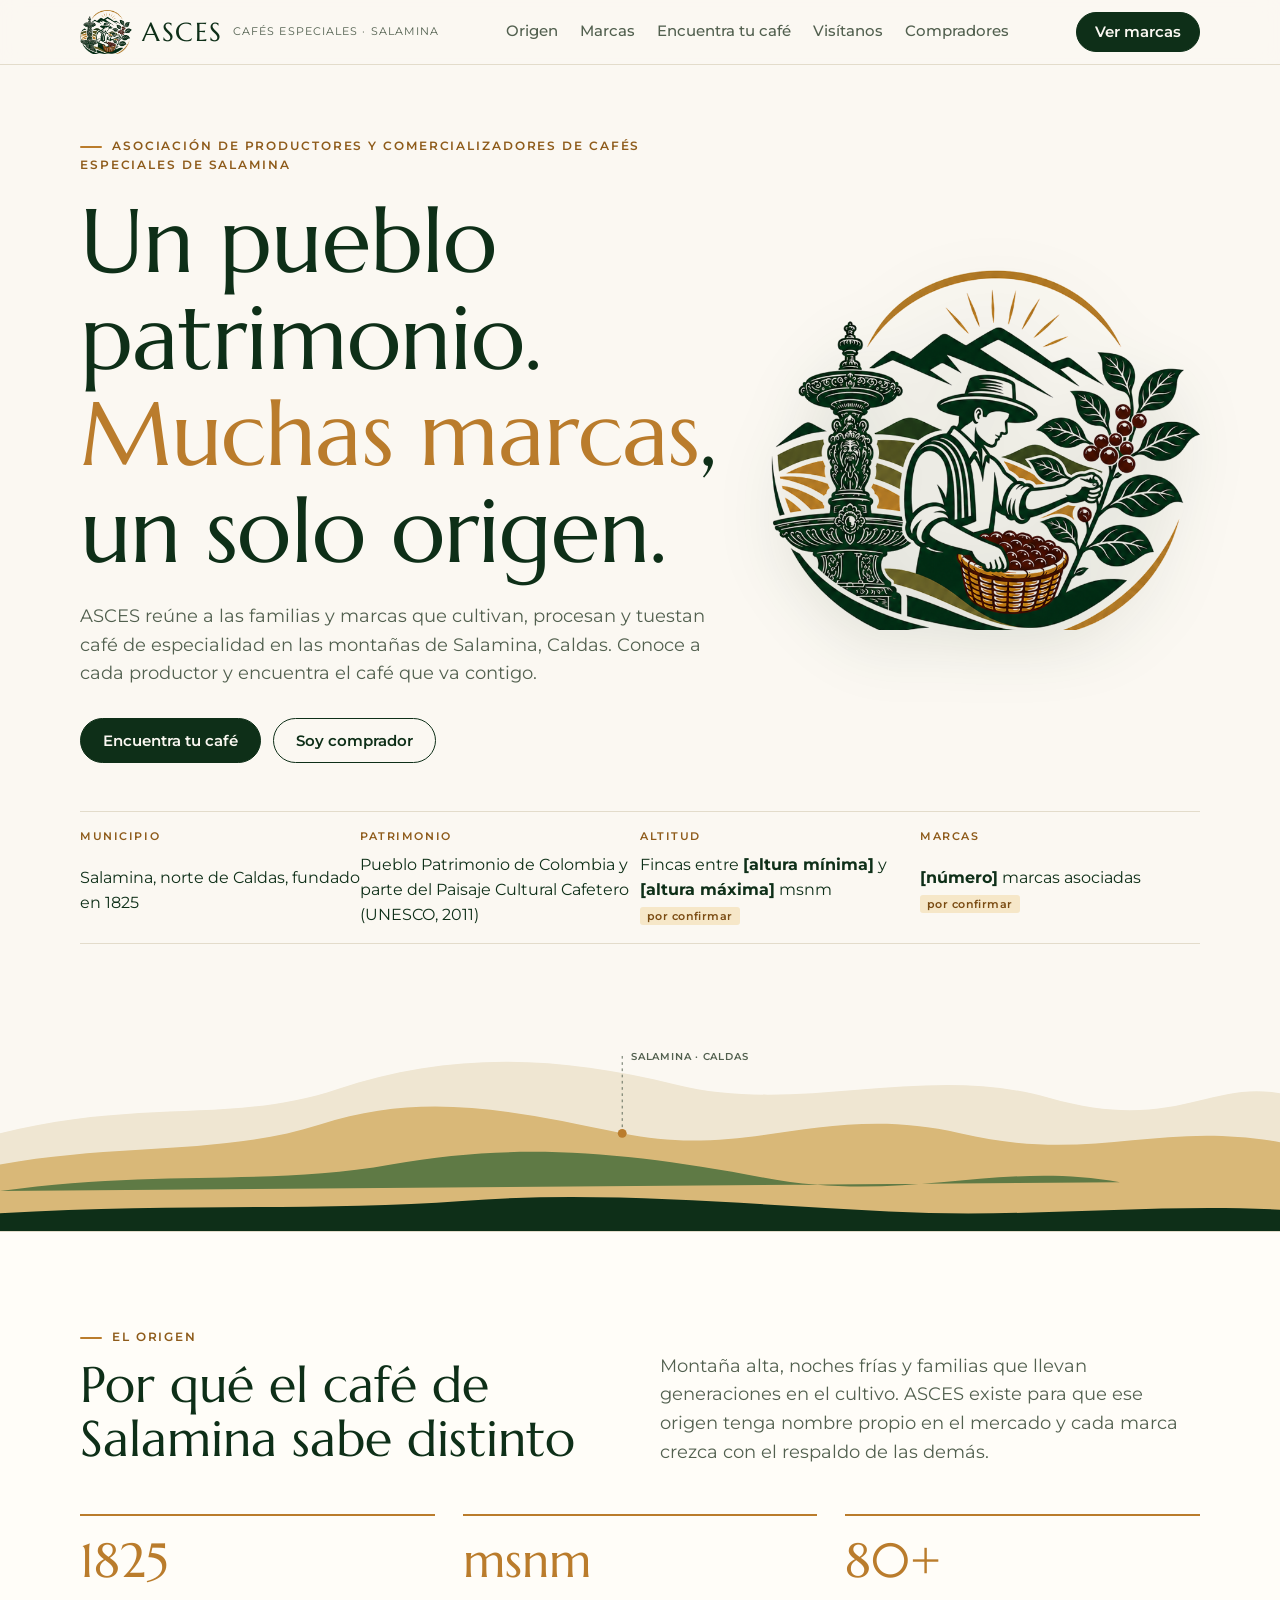
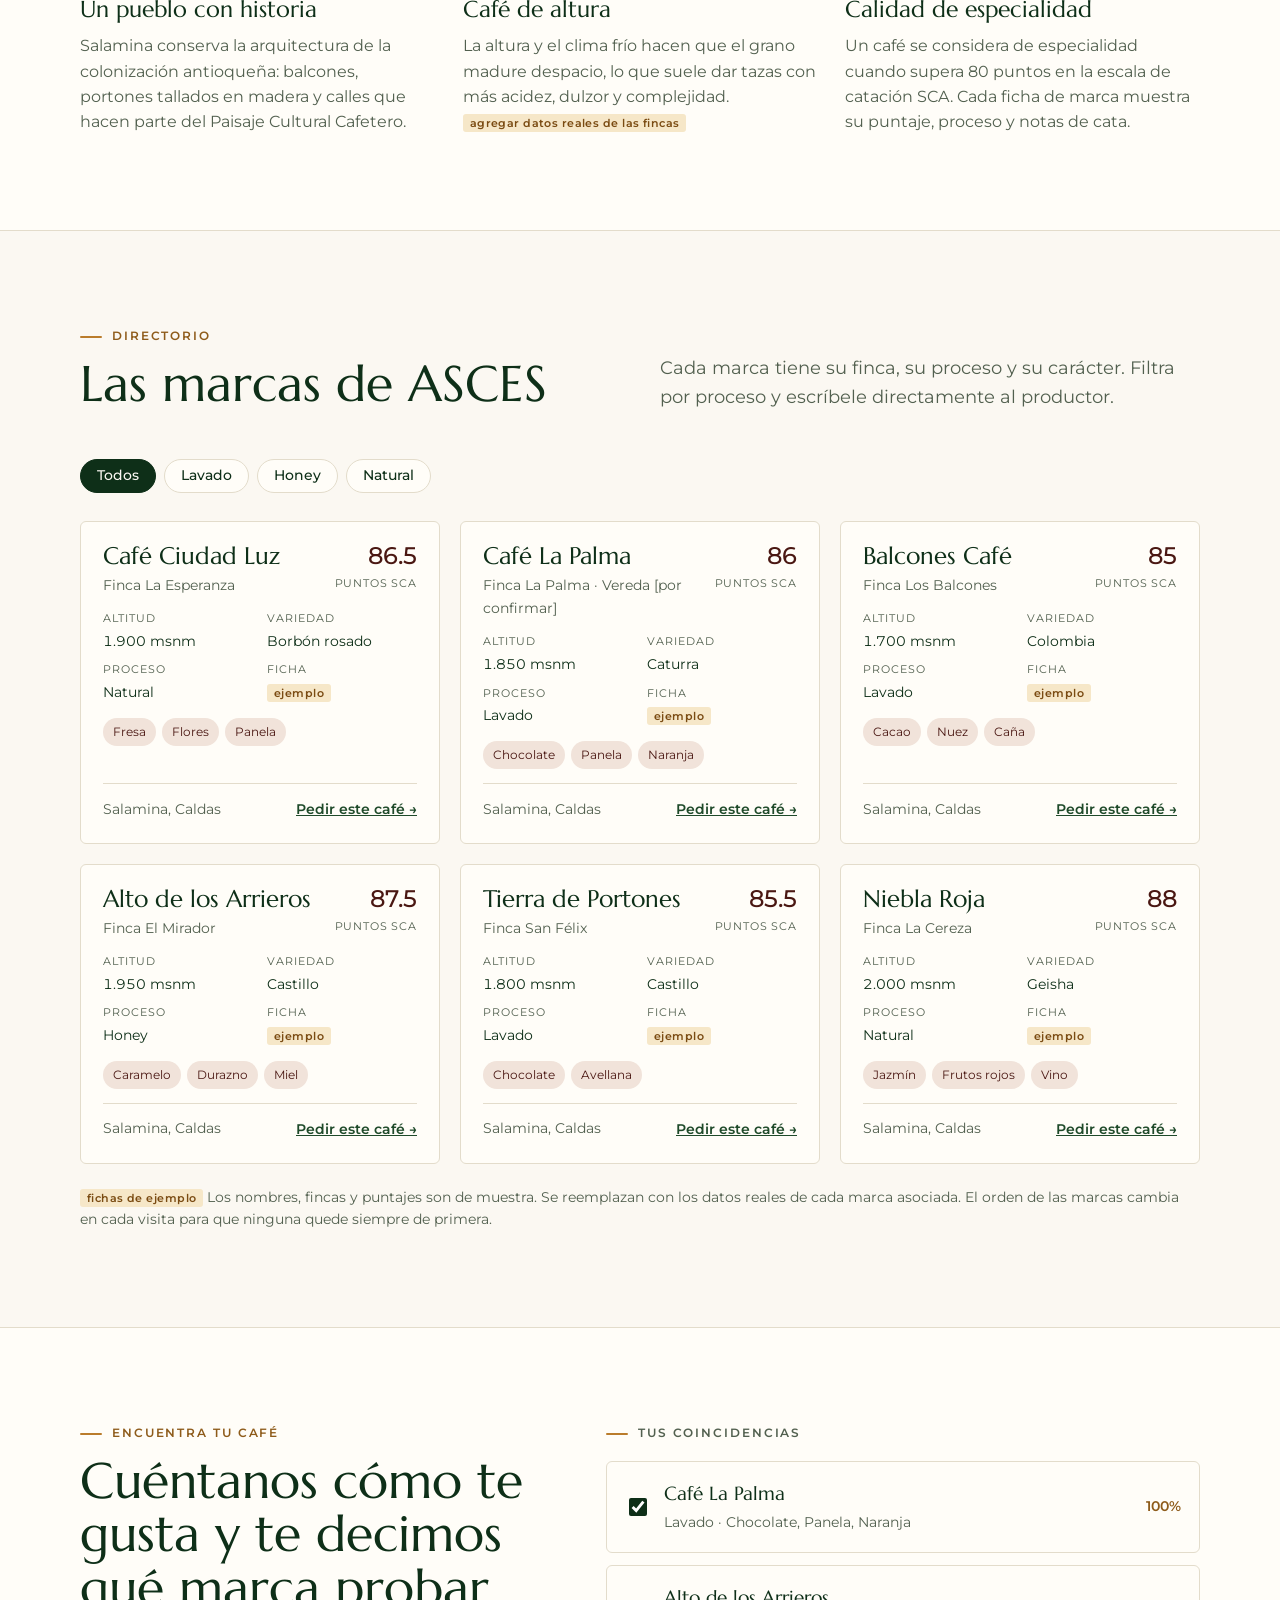
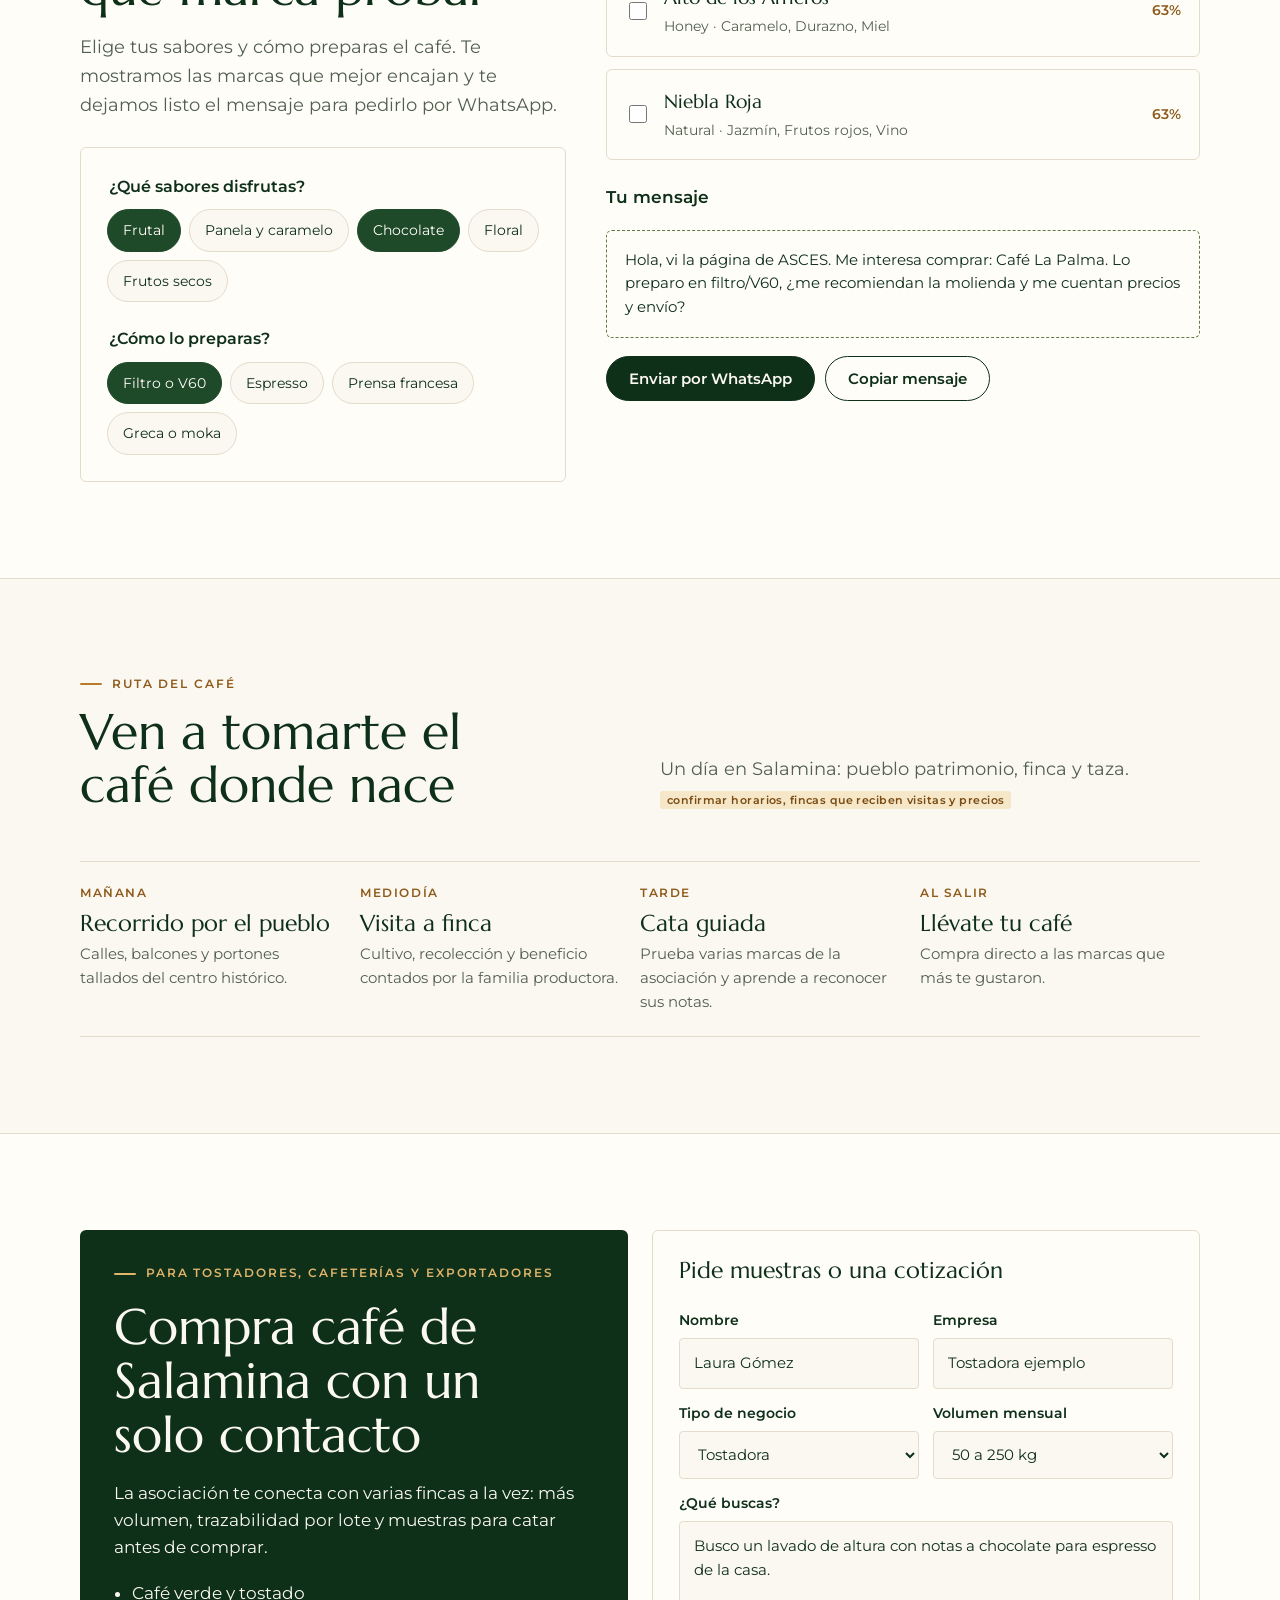
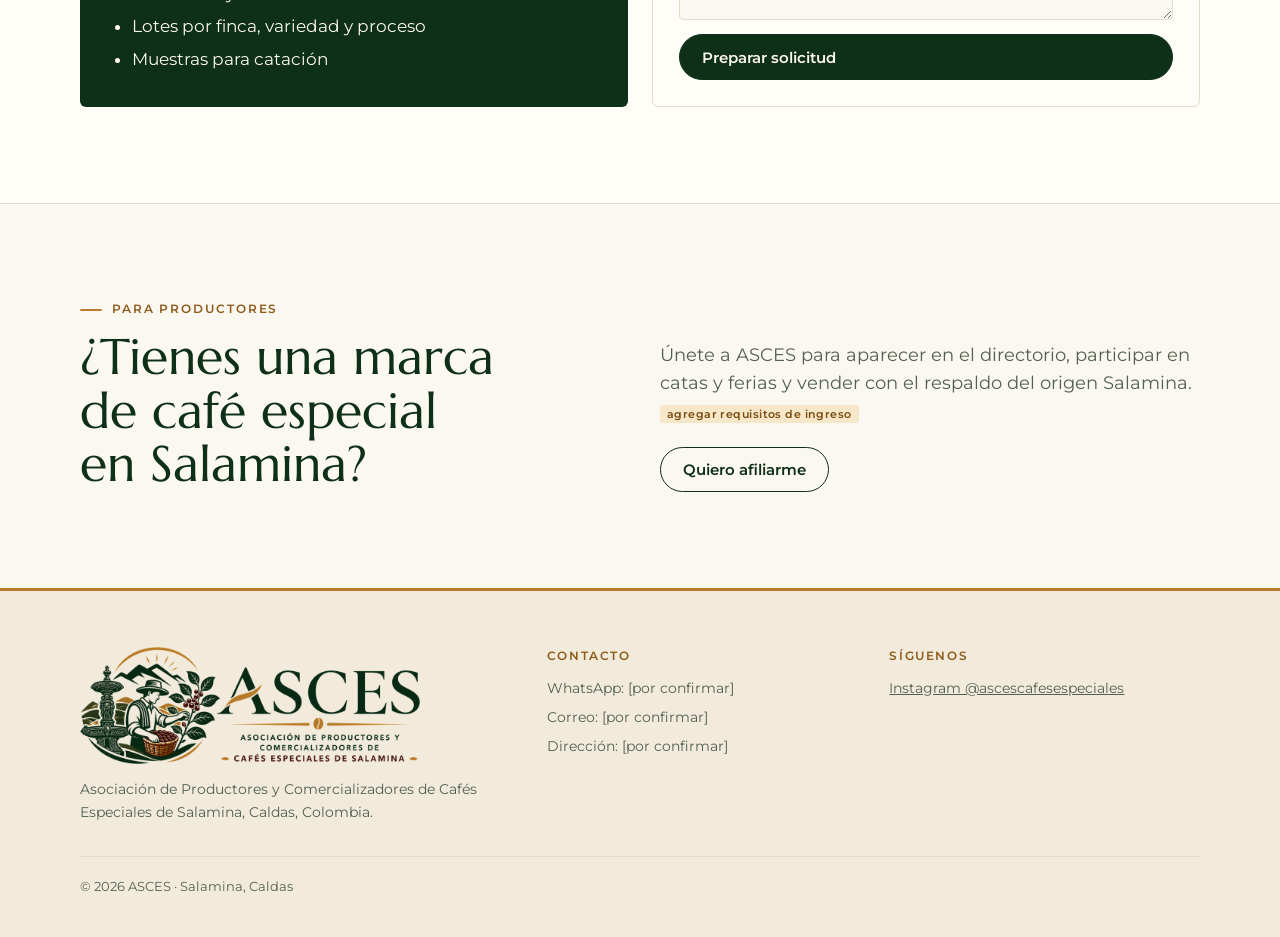
==== index.html @ a1f8233c "Primera versión de la web de ASCES" ====
<!doctype html>
<html lang="es">
<head>
<meta charset="utf-8">
<meta name="viewport" content="width=device-width, initial-scale=1, viewport-fit=cover">
<title>ASCES Cafés de Salamina</title>
<meta name="description" content="ASCES reúne a las marcas de café de especialidad de Salamina, Caldas: conoce a cada productor, encuentra tu café y compra directo.">
<meta property="og:title" content="ASCES · Cafés Especiales de Salamina">
<meta property="og:description" content="ASCES reúne a las marcas de café de especialidad de Salamina, Caldas: conoce a cada productor, encuentra tu café y compra directo.">
<meta property="og:image" content="logo-vertical.png">
<meta property="og:type" content="website">
<meta name="theme-color" content="#0E2F18">
<link rel="icon" type="image/png" href="favicon.png">

<link rel="preconnect" href="https://fonts.googleapis.com">
<link rel="preconnect" href="https://fonts.gstatic.com" crossorigin>
<link rel="stylesheet" href="https://fonts.googleapis.com/css2?family=Marcellus&family=Montserrat:wght@400;500;600;700&display=swap">
<style>
/* Identidad ASCES: una sola apariencia clara, fiel al logo (crema, verde montaña, dorado, vino) */
:root{
  --fog:#FBF8F2;       /* crema del logo */
  --paper:#FFFDF8;
  --ink:#0E2F18;       /* verde ASCES */
  --muted:#52604F;
  --line:#E3DCCB;
  --cereza:#4A1712;    /* vino "Cafés especiales" */
  --cereza-soft:#F1E3DA;
  --balcon:#1F4A2A;    /* verde medio para acentos y bloques */
  --balcon-soft:#E4ECDD;
  --ocre:#BA7C2C;      /* dorado ASCES */
  --ocre-text:#8E5B1A;
  --ridge1:#EFE6D2;
  --ridge2:#D9B878;
  --ridge3:#5F7A45;
  --ridge4:#0E2F18;
  --display:"Marcellus","Trajan Pro",Georgia,serif;
  --body:"Montserrat","Helvetica Neue",Arial,sans-serif;
  --mono:"Montserrat","Helvetica Neue",Arial,sans-serif;
}
*{box-sizing:border-box}
html{scroll-behavior:smooth;scroll-padding-top:84px}
@media (prefers-reduced-motion:reduce){html{scroll-behavior:auto}*{transition:none!important;animation:none!important}}
body{background:var(--fog);color:var(--ink);font-family:var(--body);font-size:17px;line-height:1.6}
.wrap{max-width:1160px;margin:0 auto;padding-inline:20px}
h1,h2,h3{font-family:var(--display);font-weight:400;line-height:1.08;text-wrap:balance;margin:0}
h2{font-size:clamp(2rem,4.2vw,3.1rem)}
h3{font-size:1.45rem}
p{margin:0}
a{color:inherit}
.eyebrow{font-family:var(--mono);font-size:.74rem;font-weight:600;letter-spacing:.16em;text-transform:uppercase;color:var(--ocre-text)}
.eyebrow::before{content:"";display:inline-block;width:22px;height:2px;background:var(--ocre);vertical-align:middle;margin-right:10px;border-radius:2px}
.lead{font-size:1.12rem;color:var(--muted);max-width:60ch}
.pending{font-family:var(--mono);font-weight:600;font-size:.68rem;background:#F6E7C8;color:#7A4B12;padding:2px 7px;border-radius:3px;letter-spacing:.04em;white-space:nowrap}
button,.btn{font:600 .95rem/1 var(--body);cursor:pointer;border-radius:999px;padding:14px 22px;border:1.5px solid var(--ink);background:transparent;color:var(--ink);text-decoration:none;display:inline-flex;align-items:center;gap:8px;transition:background .2s,color .2s}
.btn-primary{background:var(--ink);border-color:var(--ink);color:var(--fog)}
.btn-primary:hover{background:var(--ocre);border-color:var(--ocre);color:#fff}
.btn:hover:not(.btn-primary),button:hover:not(.btn-primary){background:var(--ink);color:var(--fog)}
:focus-visible{outline:3px solid var(--balcon);outline-offset:3px}

/* nav */
.nav{position:sticky;top:env(safe-area-inset-top,0px);z-index:20;background:color-mix(in srgb,var(--fog) 88%,transparent);backdrop-filter:blur(10px);border-bottom:1px solid var(--line)}
.nav .wrap{display:flex;align-items:center;justify-content:space-between;gap:16px;height:64px}
.logo{display:flex;align-items:baseline;gap:10px;text-decoration:none}
.logo{align-items:center!important}
.logo img{height:44px;width:auto}
.logo b{font-family:var(--display);font-weight:400;font-size:1.6rem;letter-spacing:.06em;color:var(--ink)}
.logo span{font-family:var(--mono);font-size:.68rem;color:var(--muted);letter-spacing:.1em;text-transform:uppercase}
.nav ul{display:flex;gap:22px;list-style:none;margin:0;padding:0;font-size:.92rem;font-weight:500}
.nav ul a{text-decoration:none;color:var(--muted)}
.nav ul a:hover{color:var(--ink)}
@media (max-width:860px){.nav ul{display:none}}

/* hero */
.hero{position:relative;overflow:hidden;padding-block:72px 0}
.hero-grid{display:grid;grid-template-columns:1.2fr .8fr;gap:48px;align-items:center}
.hero-emblem{width:100%;max-width:440px;height:auto;justify-self:center;filter:drop-shadow(0 18px 30px rgba(14,47,24,.12))}
.facts{grid-column:1/-1;grid-template-columns:repeat(4,1fr);column-gap:28px}
@media (max-width:860px){.facts{grid-template-columns:1fr 1fr}.hero-emblem{max-width:300px;order:-1}}
@media (max-width:520px){.facts{grid-template-columns:1fr}}
.hero h1{font-size:clamp(2.8rem,7vw,5.6rem);letter-spacing:-.01em}
.hero h1 em{font-style:normal;color:var(--ocre)}
.hero .lead{margin-top:22px}
.hero-ctas{display:flex;flex-wrap:wrap;gap:12px;margin-top:30px}
.facts{display:grid;gap:0;border-top:1px solid var(--line)}
.fact{display:grid;gap:6px;padding:16px 0;border-bottom:1px solid var(--line);align-items:baseline}
.fact .k{font-family:var(--mono);font-size:.7rem;font-weight:600;letter-spacing:.14em;text-transform:uppercase;color:var(--ocre-text)}
.fact .v{font-size:.98rem}
.ridges{display:block;width:100%;height:auto;margin-top:56px}
.ridges text{font-family:var(--mono);font-size:11px;fill:var(--muted);letter-spacing:.08em}
@media (max-width:860px){.hero-grid{grid-template-columns:1fr;gap:36px}}

/* sections */
section.block{padding-block:96px}
.sec-head{display:grid;grid-template-columns:1fr 1fr;gap:40px;align-items:end;margin-bottom:48px}
@media (max-width:860px){.sec-head{grid-template-columns:1fr;gap:16px}section.block{padding-block:72px}}
.band{background:var(--paper);border-block:1px solid var(--line)}

/* origen */
.origen{display:grid;grid-template-columns:repeat(3,1fr);gap:28px}
.origen article{display:grid;gap:12px;align-content:start;padding-top:20px;border-top:2px solid var(--ocre)}
.origen .num{font-family:var(--display);font-size:3rem;line-height:1;color:var(--ocre)}
.origen p{color:var(--muted);font-size:.98rem}
@media (max-width:860px){.origen{grid-template-columns:1fr}}

/* marcas */
.filters{display:flex;flex-wrap:wrap;gap:8px;margin-bottom:28px}
.chip{padding:9px 16px;font-size:.86rem;font-weight:500;border:1px solid var(--line);background:var(--paper)}
.chip[aria-pressed="true"]{background:var(--ink);color:var(--fog);border-color:var(--ink)}
.brands{display:grid;grid-template-columns:repeat(3,1fr);gap:20px}
@media (max-width:980px){.brands{grid-template-columns:repeat(2,1fr)}}
@media (max-width:620px){.brands{grid-template-columns:1fr}}
.brand{background:var(--paper);border:1px solid var(--line);border-radius:6px;padding:22px;display:grid;gap:14px;grid-template-rows:auto auto 1fr auto}
.brand-top{display:flex;justify-content:space-between;gap:10px;align-items:start}
.brand h3{font-size:1.5rem}
.brand .farm{color:var(--muted);font-size:.9rem;margin-top:4px}
.score{font-family:var(--mono);text-align:right;flex-shrink:0}
.score b{display:block;font-size:1.5rem;font-weight:500;color:var(--cereza);line-height:1}
.score small{font-size:.66rem;color:var(--muted);letter-spacing:.08em}
.specs{display:grid;grid-template-columns:1fr 1fr;gap:10px 14px;margin:0;font-size:.88rem}
.specs dt{font-family:var(--mono);font-size:.66rem;letter-spacing:.1em;text-transform:uppercase;color:var(--muted)}
.specs dd{margin:2px 0 0;font-variant-numeric:tabular-nums}
.notes{display:flex;flex-wrap:wrap;gap:6px;align-self:start}
.notes span{font-size:.78rem;padding:4px 10px;border-radius:999px;background:var(--cereza-soft);color:var(--cereza)}
.brand-foot{display:flex;justify-content:space-between;align-items:center;gap:10px;padding-top:14px;border-top:1px solid var(--line)}
.brand-foot a{font-weight:600;font-size:.9rem;color:var(--balcon)}
.note-demo{margin-top:22px;font-size:.88rem;color:var(--muted)}

/* buscador */
.finder{display:grid;grid-template-columns:.9fr 1.1fr;gap:40px;align-items:start}
@media (max-width:900px){.finder{grid-template-columns:1fr}}
.panel{background:var(--paper);border:1px solid var(--line);border-radius:6px;padding:26px;display:grid;gap:24px}
fieldset{border:0;padding:0;margin:0;display:grid;gap:10px}
legend{font-weight:600;margin-bottom:10px;font-size:.98rem}
.opts{display:flex;flex-wrap:wrap;gap:8px}
.opts label{cursor:pointer}
.opts input{position:absolute;opacity:0;pointer-events:none}
.opts span{display:inline-block;padding:9px 15px;border:1px solid var(--line);border-radius:999px;font-size:.88rem;background:var(--fog);transition:all .15s}
.opts input:checked+span{background:var(--balcon);border-color:var(--balcon);color:var(--paper)}
.opts input:focus-visible+span{outline:3px solid var(--balcon);outline-offset:2px}
.results{display:grid;gap:12px}
.match{display:grid;grid-template-columns:auto 1fr auto;gap:14px;align-items:center;background:var(--paper);border:1px solid var(--line);border-radius:6px;padding:16px 18px;cursor:pointer}
.match input{width:18px;height:18px;accent-color:var(--ink)}
.match strong{font-family:var(--display);font-weight:400;font-size:1.2rem;display:block}
.match small{color:var(--muted);font-size:.85rem}
.match .pct{font-family:var(--mono);font-weight:600;font-size:.85rem;color:var(--ocre-text)}
.msg{background:var(--paper);border:1px dashed var(--ridge3);border-radius:6px;padding:18px;font-size:.92rem;white-space:pre-wrap;user-select:all}
.row{display:flex;flex-wrap:wrap;gap:10px;align-items:center}

/* ruta */
.ruta{display:grid;grid-template-columns:repeat(4,1fr);gap:0;border-top:1px solid var(--line)}
.ruta li{list-style:none;padding:22px 20px 22px 0;border-bottom:1px solid var(--line);display:grid;gap:8px;align-content:start}
.ruta .t{font-family:var(--mono);font-size:.72rem;font-weight:600;color:var(--ocre-text);letter-spacing:.14em}
.ruta p{color:var(--muted);font-size:.93rem}
@media (max-width:900px){.ruta{grid-template-columns:1fr 1fr}}
@media (max-width:560px){.ruta{grid-template-columns:1fr}}

/* compradores / unete */
.split{display:grid;grid-template-columns:1fr 1fr;gap:24px}
@media (max-width:860px){.split{grid-template-columns:1fr}}
.card-dark{background:var(--ink);color:var(--fog);border-radius:6px;padding:34px;display:grid;gap:18px;align-content:start}
.card-dark .eyebrow{color:#E0B46A}
.card-dark .eyebrow::before{background:#E0B46A}
.card-dark ul{margin:0;padding-left:18px;display:grid;gap:6px}
form{display:grid;gap:14px}
.field{display:grid;gap:6px}
.field label{font-size:.85rem;font-weight:600}
.field input,.field select,.field textarea{font:inherit;font-size:.95rem;padding:12px 14px;border:1px solid var(--line);border-radius:4px;background:var(--fog);color:var(--ink);width:100%}
.two{display:grid;grid-template-columns:1fr 1fr;gap:14px}
@media (max-width:520px){.two{grid-template-columns:1fr}}
.ok{font-size:.92rem;color:var(--balcon);font-weight:600}

footer{padding-block:56px 40px;background:#F2EBDC;color:var(--ink);border-top:3px solid var(--ocre)}
footer .wrap{display:grid;grid-template-columns:1.4fr 1fr 1fr;gap:32px}
footer .brandmark{width:min(340px,100%);height:auto}
footer p,footer li{color:var(--muted);font-size:.9rem}
footer ul{list-style:none;margin:0;padding:0;display:grid;gap:6px}
footer h4{font-family:var(--mono);font-weight:600;font-size:.72rem;letter-spacing:.14em;text-transform:uppercase;margin:0 0 12px;color:var(--ocre-text)}
.legal{grid-column:1/-1;border-top:1px solid var(--line);padding-top:20px;font-size:.8rem!important}
@media (max-width:760px){footer .wrap{grid-template-columns:1fr}}
</style>
<style>body{margin:0}img{max-width:100%}[hidden]{display:none!important}</style>
</head>
<body>


<nav class="nav" aria-label="Principal">
  <div class="wrap">
    <a class="logo" href="#inicio"><img src="logo-emblema.png" alt=""><b>ASCES</b><span>Cafés especiales · Salamina</span></a>
    <ul>
      <li><a href="#origen">Origen</a></li>
      <li><a href="#marcas">Marcas</a></li>
      <li><a href="#buscador">Encuentra tu café</a></li>
      <li><a href="#visitanos">Visítanos</a></li>
      <li><a href="#compradores">Compradores</a></li>
    </ul>
    <a class="btn btn-primary" href="#marcas" style="padding:11px 18px">Ver marcas</a>
  </div>
</nav>

<header class="hero" id="inicio">
  <div class="wrap hero-grid">
    <div>
      <p class="eyebrow">Asociación de productores y comercializadores de cafés especiales de Salamina</p>
      <h1 style="margin-top:18px">Un pueblo patrimonio.<br><em>Muchas marcas</em>, un solo origen.</h1>
      <p class="lead">ASCES reúne a las familias y marcas que cultivan, procesan y tuestan café de especialidad en las montañas de Salamina, Caldas. Conoce a cada productor y encuentra el café que va contigo.</p>
      <div class="hero-ctas">
        <a class="btn btn-primary" href="#buscador">Encuentra tu café</a>
        <a class="btn" href="#compradores">Soy comprador</a>
      </div>
    </div>
    <img class="hero-emblem" src="logo-emblema.png" alt="Emblema de ASCES: caficultor recolectando café junto a la fuente de Salamina y las montañas">
    <div class="facts" aria-label="Datos del origen">
      <div class="fact"><span class="k">Municipio</span><span class="v">Salamina, norte de Caldas, fundado en 1825</span></div>
      <div class="fact"><span class="k">Patrimonio</span><span class="v">Pueblo Patrimonio de Colombia y parte del Paisaje Cultural Cafetero (UNESCO, 2011)</span></div>
      <div class="fact"><span class="k">Altitud</span><span class="v">Fincas entre <b>[altura mínima]</b> y <b>[altura máxima]</b> msnm <span class="pending">por confirmar</span></span></div>
      <div class="fact"><span class="k">Marcas</span><span class="v"><b>[número]</b> marcas asociadas <span class="pending">por confirmar</span></span></div>
    </div>
  </div>
  <svg class="ridges" viewBox="0 0 1440 260" preserveAspectRatio="none" aria-hidden="true">
    <path d="M0 150 C160 110 260 140 380 100 S620 60 760 95 1040 70 1180 110 1360 90 1440 105 V260 H0Z" fill="var(--ridge1)"/>
    <path d="M0 185 C140 160 250 175 360 140 S560 120 700 150 930 115 1080 150 1300 135 1440 160 V260 H0Z" fill="var(--ridge2)"/>
    <path d="M0 215 C180 190 300 210 440 185 S700 170 860 200 1120 180 1260 205 1440 195 V260 H0Z" fill="var(--ridge3)"/>
    <path d="M0 240 C200 228 360 238 520 226 S840 230 1000 238 1300 228 1440 236 V260 H0Z" fill="var(--ridge4)"/>
    <line x1="700" y1="150" x2="700" y2="60" stroke="var(--muted)" stroke-dasharray="3 4"/>
    <circle cx="700" cy="150" r="5" fill="var(--ocre)"/>
    <text x="710" y="68" style="font-family:Montserrat,Arial,sans-serif;font-weight:600">SALAMINA · CALDAS</text>
  </svg>
</header>

<section class="block band" id="origen">
  <div class="wrap">
    <div class="sec-head">
      <div><p class="eyebrow">El origen</p><h2 style="margin-top:12px">Por qué el café de Salamina sabe distinto</h2></div>
      <p class="lead">Montaña alta, noches frías y familias que llevan generaciones en el cultivo. ASCES existe para que ese origen tenga nombre propio en el mercado y cada marca crezca con el respaldo de las demás.</p>
    </div>
    <div class="origen">
      <article>
        <span class="num">1825</span>
        <h3>Un pueblo con historia</h3>
        <p>Salamina conserva la arquitectura de la colonización antioqueña: balcones, portones tallados en madera y calles que hacen parte del Paisaje Cultural Cafetero.</p>
      </article>
      <article>
        <span class="num">msnm</span>
        <h3>Café de altura</h3>
        <p>La altura y el clima frío hacen que el grano madure despacio, lo que suele dar tazas con más acidez, dulzor y complejidad. <span class="pending">agregar datos reales de las fincas</span></p>
      </article>
      <article>
        <span class="num">80+</span>
        <h3>Calidad de especialidad</h3>
        <p>Un café se considera de especialidad cuando supera 80 puntos en la escala de catación SCA. Cada ficha de marca muestra su puntaje, proceso y notas de cata.</p>
      </article>
    </div>
  </div>
</section>

<section class="block" id="marcas">
  <div class="wrap">
    <div class="sec-head">
      <div><p class="eyebrow">Directorio</p><h2 style="margin-top:12px">Las marcas de ASCES</h2></div>
      <p class="lead">Cada marca tiene su finca, su proceso y su carácter. Filtra por proceso y escríbele directamente al productor.</p>
    </div>
    <div class="filters" role="group" aria-label="Filtrar por proceso">
      <button class="chip" aria-pressed="true" data-f="todos">Todos</button>
      <button class="chip" aria-pressed="false" data-f="Lavado">Lavado</button>
      <button class="chip" aria-pressed="false" data-f="Honey">Honey</button>
      <button class="chip" aria-pressed="false" data-f="Natural">Natural</button>
    </div>
    <div class="brands" id="brands"></div>
    <p class="note-demo"><span class="pending">fichas de ejemplo</span> Los nombres, fincas y puntajes son de muestra. Se reemplazan con los datos reales de cada marca asociada. El orden de las marcas cambia en cada visita para que ninguna quede siempre de primera.</p>
  </div>
</section>

<section class="block band" id="buscador">
  <div class="wrap finder">
    <div>
      <p class="eyebrow">Encuentra tu café</p>
      <h2 style="margin-top:12px">Cuéntanos cómo te gusta y te decimos qué marca probar</h2>
      <p class="lead" style="margin-top:18px">Elige tus sabores y cómo preparas el café. Te mostramos las marcas que mejor encajan y te dejamos listo el mensaje para pedirlo por WhatsApp.</p>
      <form class="panel" id="quiz" style="margin-top:28px">
        <fieldset>
          <legend>¿Qué sabores disfrutas?</legend>
          <div class="opts">
            <label><input type="checkbox" id="s-frutal" name="sabor" value="frutal" checked><span>Frutal</span></label>
            <label><input type="checkbox" id="s-dulce" name="sabor" value="dulce"><span>Panela y caramelo</span></label>
            <label><input type="checkbox" id="s-choco" name="sabor" value="chocolate" checked><span>Chocolate</span></label>
            <label><input type="checkbox" id="s-floral" name="sabor" value="floral"><span>Floral</span></label>
            <label><input type="checkbox" id="s-nuez" name="sabor" value="nuez"><span>Frutos secos</span></label>
          </div>
        </fieldset>
        <fieldset>
          <legend>¿Cómo lo preparas?</legend>
          <div class="opts">
            <label><input type="radio" id="m-filtro" name="metodo" value="filtro" checked><span>Filtro o V60</span></label>
            <label><input type="radio" id="m-espresso" name="metodo" value="espresso"><span>Espresso</span></label>
            <label><input type="radio" id="m-prensa" name="metodo" value="prensa"><span>Prensa francesa</span></label>
            <label><input type="radio" id="m-greca" name="metodo" value="greca"><span>Greca o moka</span></label>
          </div>
        </fieldset>
      </form>
    </div>
    <div style="display:grid;gap:18px">
      <p class="eyebrow" style="color:var(--muted)">Tus coincidencias</p>
      <div class="results" id="results"></div>
      <p style="font-weight:600;margin-top:6px">Tu mensaje</p>
      <div class="msg" id="msg"></div>
      <div class="row">
        <a class="btn btn-primary" id="wa" href="#" target="_blank" rel="noopener">Enviar por WhatsApp</a>
        <button type="button" id="copy">Copiar mensaje</button>
        <span class="ok" id="copied" hidden>Mensaje copiado</span>
      </div>
    </div>
  </div>
</section>

<section class="block" id="visitanos">
  <div class="wrap">
    <div class="sec-head">
      <div><p class="eyebrow">Ruta del café</p><h2 style="margin-top:12px">Ven a tomarte el café donde nace</h2></div>
      <p class="lead">Un día en Salamina: pueblo patrimonio, finca y taza. <span class="pending">confirmar horarios, fincas que reciben visitas y precios</span></p>
    </div>
    <ol class="ruta" style="padding:0;margin:0">
      <li><span class="t">MAÑANA</span><h3>Recorrido por el pueblo</h3><p>Calles, balcones y portones tallados del centro histórico.</p></li>
      <li><span class="t">MEDIODÍA</span><h3>Visita a finca</h3><p>Cultivo, recolección y beneficio contados por la familia productora.</p></li>
      <li><span class="t">TARDE</span><h3>Cata guiada</h3><p>Prueba varias marcas de la asociación y aprende a reconocer sus notas.</p></li>
      <li><span class="t">AL SALIR</span><h3>Llévate tu café</h3><p>Compra directo a las marcas que más te gustaron.</p></li>
    </ol>
  </div>
</section>

<section class="block band" id="compradores">
  <div class="wrap split">
    <div class="card-dark">
      <p class="eyebrow">Para tostadores, cafeterías y exportadores</p>
      <h2>Compra café de Salamina con un solo contacto</h2>
      <p>La asociación te conecta con varias fincas a la vez: más volumen, trazabilidad por lote y muestras para catar antes de comprar.</p>
      <ul>
        <li>Café verde y tostado</li>
        <li>Lotes por finca, variedad y proceso</li>
        <li>Muestras para catación</li>
      </ul>
    </div>
    <div class="panel">
      <h3>Pide muestras o una cotización</h3>
      <form id="b2b">
        <div class="two">
          <div class="field"><label for="b-nombre">Nombre</label><input id="b-nombre" required value="Laura Gómez"></div>
          <div class="field"><label for="b-empresa">Empresa</label><input id="b-empresa" value="Tostadora ejemplo"></div>
        </div>
        <div class="two">
          <div class="field"><label for="b-tipo">Tipo de negocio</label>
            <select id="b-tipo"><option>Tostadora</option><option>Cafetería</option><option>Exportador</option><option>Tienda</option><option>Otro</option></select></div>
          <div class="field"><label for="b-vol">Volumen mensual</label>
            <select id="b-vol"><option>Menos de 50 kg</option><option selected>50 a 250 kg</option><option>250 a 1.000 kg</option><option>Más de 1.000 kg</option></select></div>
        </div>
        <div class="field"><label for="b-msg">¿Qué buscas?</label><textarea id="b-msg" rows="3">Busco un lavado de altura con notas a chocolate para espresso de la casa.</textarea></div>
        <button class="btn-primary" type="submit">Preparar solicitud</button>
        <p class="ok" id="b2b-ok" hidden>Solicitud lista. Mientras conectamos el formulario, envíala al correo de la asociación: <b>[correo por confirmar]</b></p>
      </form>
    </div>
  </div>
</section>

<section class="block" id="unete">
  <div class="wrap sec-head" style="margin-bottom:0">
    <div><p class="eyebrow">Para productores</p><h2 style="margin-top:12px">¿Tienes una marca de café especial en Salamina?</h2></div>
    <div style="display:grid;gap:20px">
      <p class="lead">Únete a ASCES para aparecer en el directorio, participar en catas y ferias y vender con el respaldo del origen Salamina. <span class="pending">agregar requisitos de ingreso</span></p>
      <div><a class="btn" href="#compradores">Quiero afiliarme</a></div>
    </div>
  </div>
</section>

<footer>
  <div class="wrap">
    <div style="display:grid;gap:14px">
      <img class="brandmark" src="logo-horizontal.png" alt="ASCES, Asociación de Productores y Comercializadores de Cafés Especiales de Salamina">
      <p>Asociación de Productores y Comercializadores de Cafés Especiales de Salamina, Caldas, Colombia.</p>
    </div>
    <div><h4>Contacto</h4><ul><li>WhatsApp: [por confirmar]</li><li>Correo: [por confirmar]</li><li>Dirección: [por confirmar]</li></ul></div>
    <div><h4>Síguenos</h4><ul><li><a href="https://www.instagram.com/ascescafesespeciales/" target="_blank" rel="noopener">Instagram @ascescafesespeciales</a></li></ul></div>
    <p class="legal">© 2026 ASCES · Salamina, Caldas</p>
  </div>
</footer>

<script>
const BRANDS=[
  {n:"Café La Palma",f:"Finca La Palma · Vereda [por confirmar]",sca:86,alt:"1.850 msnm",var:"Caturra",proc:"Lavado",notes:["Chocolate","Panela","Naranja"],t:["chocolate","dulce","frutal"],m:["espresso","greca","filtro"]},
  {n:"Alto de los Arrieros",f:"Finca El Mirador",sca:87.5,alt:"1.950 msnm",var:"Castillo",proc:"Honey",notes:["Caramelo","Durazno","Miel"],t:["dulce","frutal"],m:["filtro","prensa"]},
  {n:"Balcones Café",f:"Finca Los Balcones",sca:85,alt:"1.700 msnm",var:"Colombia",proc:"Lavado",notes:["Cacao","Nuez","Caña"],t:["chocolate","nuez","dulce"],m:["espresso","greca","prensa"]},
  {n:"Niebla Roja",f:"Finca La Cereza",sca:88,alt:"2.000 msnm",var:"Geisha",proc:"Natural",notes:["Jazmín","Frutos rojos","Vino"],t:["floral","frutal"],m:["filtro"]},
  {n:"Tierra de Portones",f:"Finca San Félix",sca:85.5,alt:"1.800 msnm",var:"Castillo",proc:"Lavado",notes:["Chocolate","Avellana"],t:["chocolate","nuez"],m:["espresso","greca","prensa"]},
  {n:"Café Ciudad Luz",f:"Finca La Esperanza",sca:86.5,alt:"1.900 msnm",var:"Borbón rosado",proc:"Natural",notes:["Fresa","Flores","Panela"],t:["frutal","floral","dulce"],m:["filtro","prensa"]}
];
// orden aleatorio para que ninguna marca quede siempre primero
const order=BRANDS.map((b,i)=>i).sort(()=>Math.random()-.5);
const brandsEl=document.getElementById('brands');
function renderBrands(filter){
  brandsEl.innerHTML=order.map(i=>BRANDS[i]).filter(b=>filter==='todos'||b.proc===filter).map(b=>`
    <article class="brand">
      <div class="brand-top">
        <div><h3>${b.n}</h3><p class="farm">${b.f}</p></div>
        <div class="score"><b>${b.sca}</b><small>PUNTOS SCA</small></div>
      </div>
      <dl class="specs">
        <div><dt>Altitud</dt><dd>${b.alt}</dd></div>
        <div><dt>Variedad</dt><dd>${b.var}</dd></div>
        <div><dt>Proceso</dt><dd>${b.proc}</dd></div>
        <div><dt>Ficha</dt><dd><span class="pending">ejemplo</span></dd></div>
      </dl>
      <div class="notes">${b.notes.map(x=>`<span>${x}</span>`).join('')}</div>
      <div class="brand-foot"><span style="font-size:.85rem;color:var(--muted)">Salamina, Caldas</span><a href="#buscador">Pedir este café →</a></div>
    </article>`).join('');
}
renderBrands('todos');
document.querySelectorAll('.chip').forEach(c=>c.addEventListener('click',()=>{
  document.querySelectorAll('.chip').forEach(x=>x.setAttribute('aria-pressed','false'));
  c.setAttribute('aria-pressed','true');renderBrands(c.dataset.f);
}));

// buscador
const quiz=document.getElementById('quiz'),res=document.getElementById('results'),msg=document.getElementById('msg'),wa=document.getElementById('wa');
const metodoTxt={filtro:'filtro/V60',espresso:'espresso',prensa:'prensa francesa',greca:'greca'};
let picked=new Set();
function compute(){
  const sab=[...quiz.querySelectorAll('input[name=sabor]:checked')].map(i=>i.value);
  const met=quiz.querySelector('input[name=metodo]:checked').value;
  const scored=BRANDS.map(b=>{
    const hit=sab.filter(s=>b.t.includes(s)).length;
    const base=sab.length?hit/sab.length:0.5;
    const pct=Math.round((base*0.75+(b.m.includes(met)?0.25:0))*100);
    return {b,pct};
  }).sort((a,z)=>z.pct-a.pct).slice(0,3);
  if(!picked.size||![...picked].some(n=>scored.find(s=>s.b.n===n))){picked=new Set([scored[0].b.n]);}
  res.innerHTML=scored.map(({b,pct})=>`
    <label class="match"><input type="checkbox" data-n="${b.n}" ${picked.has(b.n)?'checked':''}>
      <span><strong>${b.n}</strong><small>${b.proc} · ${b.notes.join(', ')}</small></span>
      <span class="pct">${pct}%</span></label>`).join('');
  res.querySelectorAll('input').forEach(i=>i.addEventListener('change',()=>{i.checked?picked.add(i.dataset.n):picked.delete(i.dataset.n);writeMsg(met);}));
  writeMsg(met);
}
function writeMsg(met){
  const list=[...picked];
  const text=list.length
    ?`Hola, vi la página de ASCES. Me interesa comprar: ${list.join(', ')}. Lo preparo en ${metodoTxt[met]}, ¿me recomiendan la molienda y me cuentan precios y envío?`
    :'Selecciona al menos una marca para armar tu mensaje.';
  msg.textContent=text;
  wa.href='https://wa.me/?text='+encodeURIComponent(text);
}
quiz.addEventListener('change',compute);
compute();
document.getElementById('copy').addEventListener('click',async()=>{
  const ok=document.getElementById('copied');
  try{await navigator.clipboard.writeText(msg.textContent);ok.hidden=false;setTimeout(()=>ok.hidden=true,2200);}
  catch(e){const r=document.createRange();r.selectNodeContents(msg);const s=getSelection();s.removeAllRanges();s.addRange(r);}
});
document.getElementById('b2b').addEventListener('submit',e=>{e.preventDefault();document.getElementById('b2b-ok').hidden=false;});
</script>

</body>
</html>
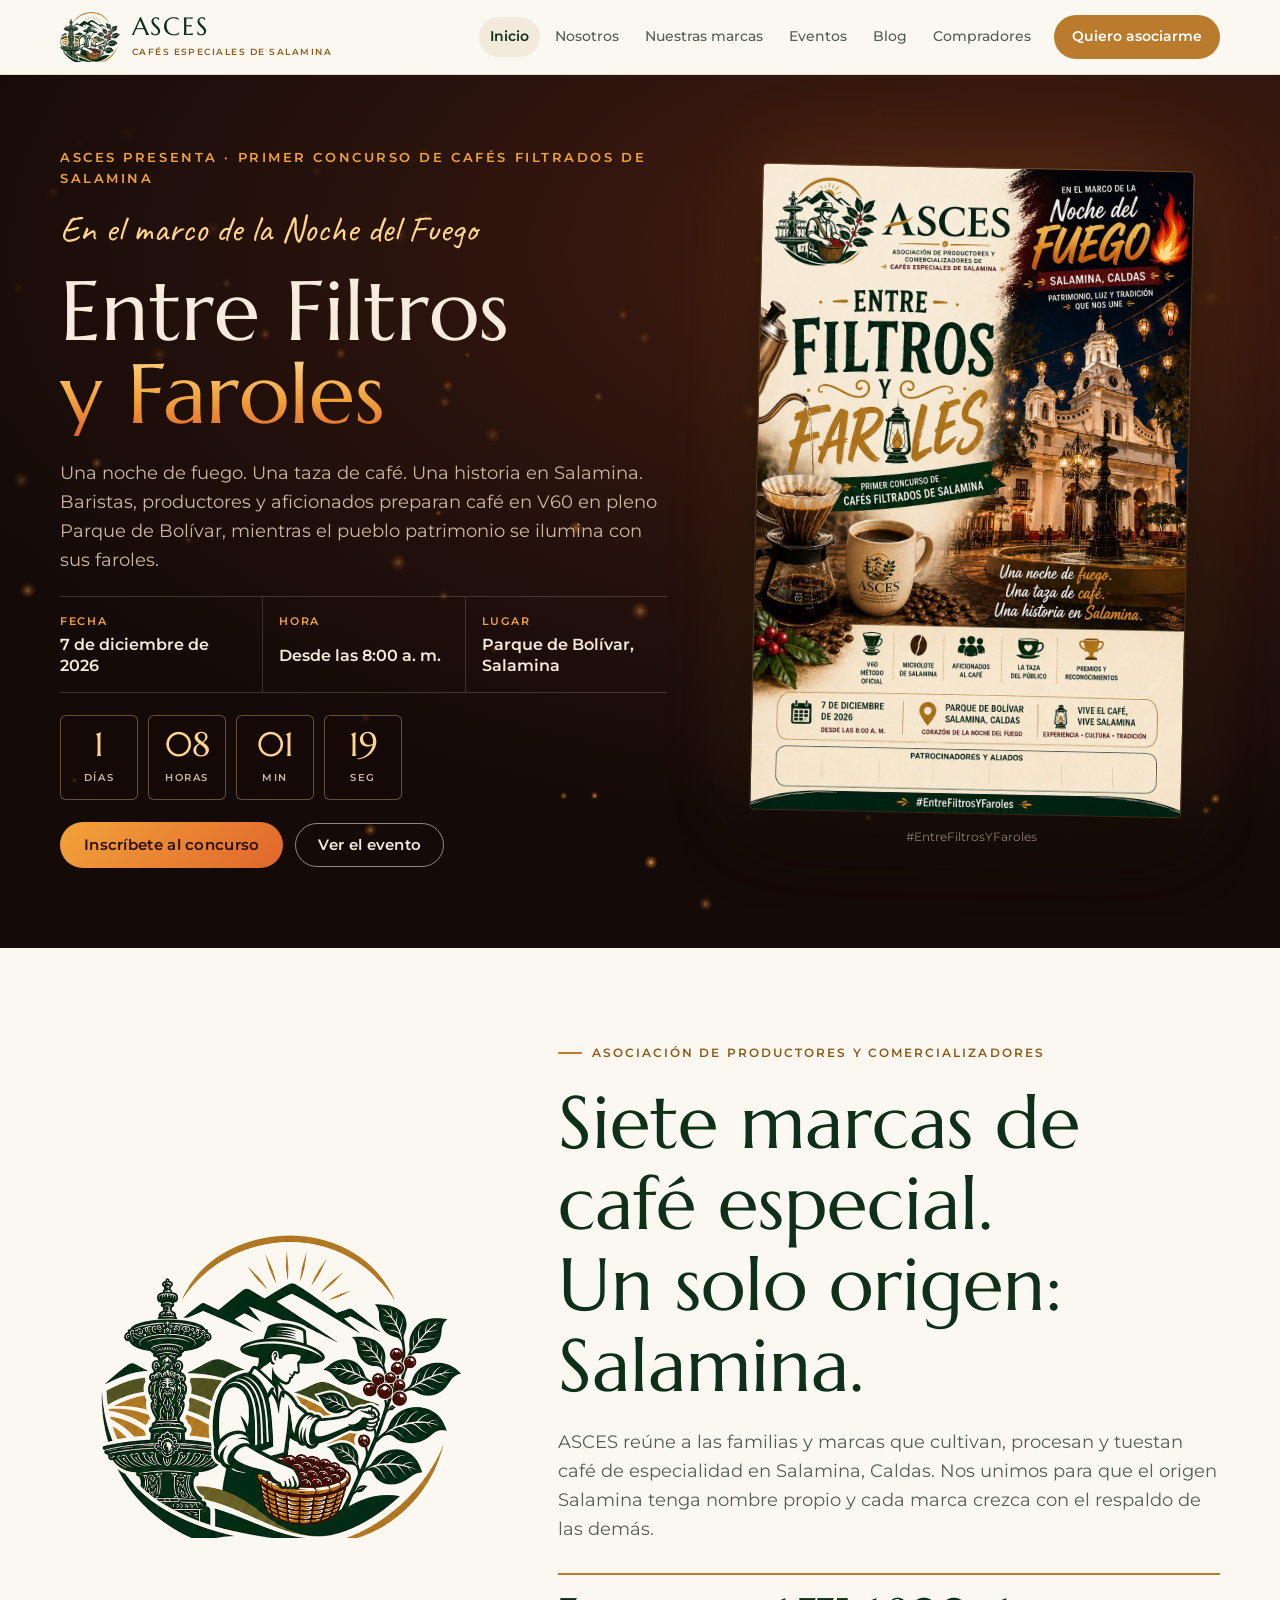
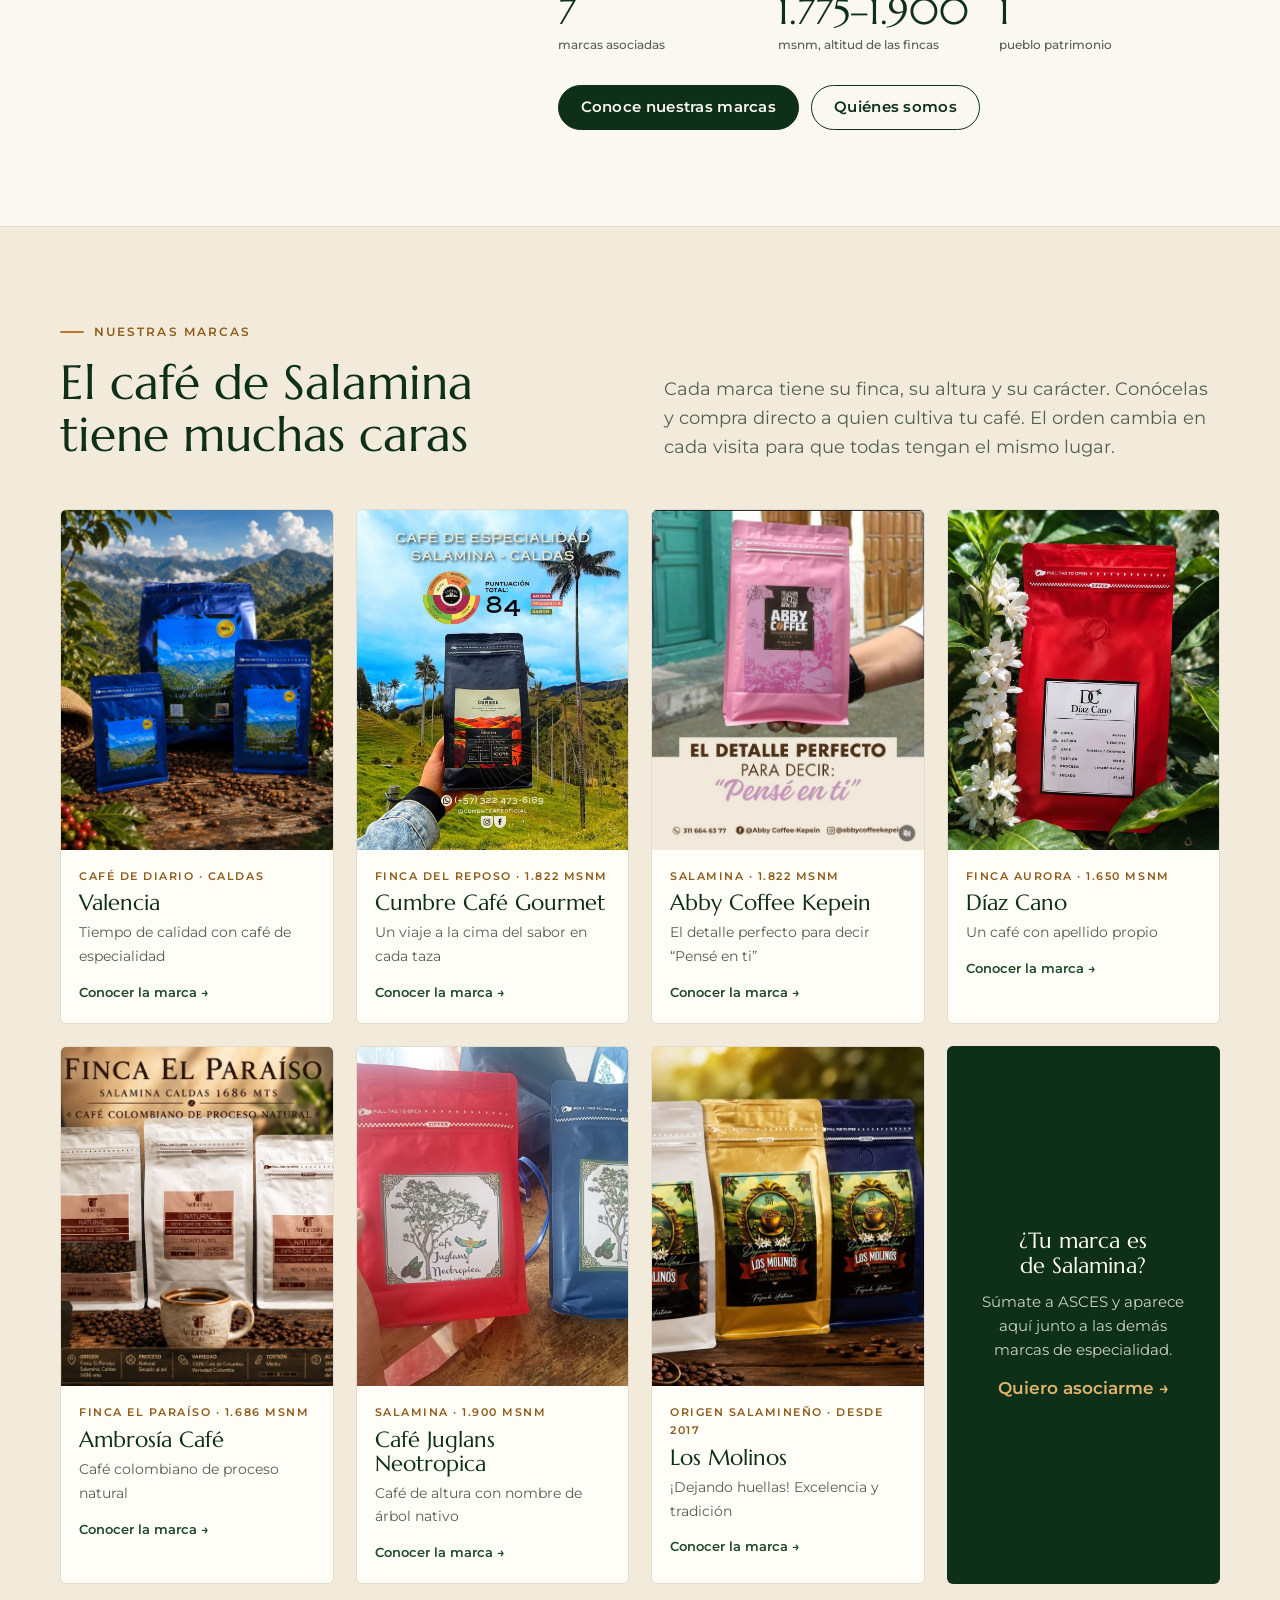
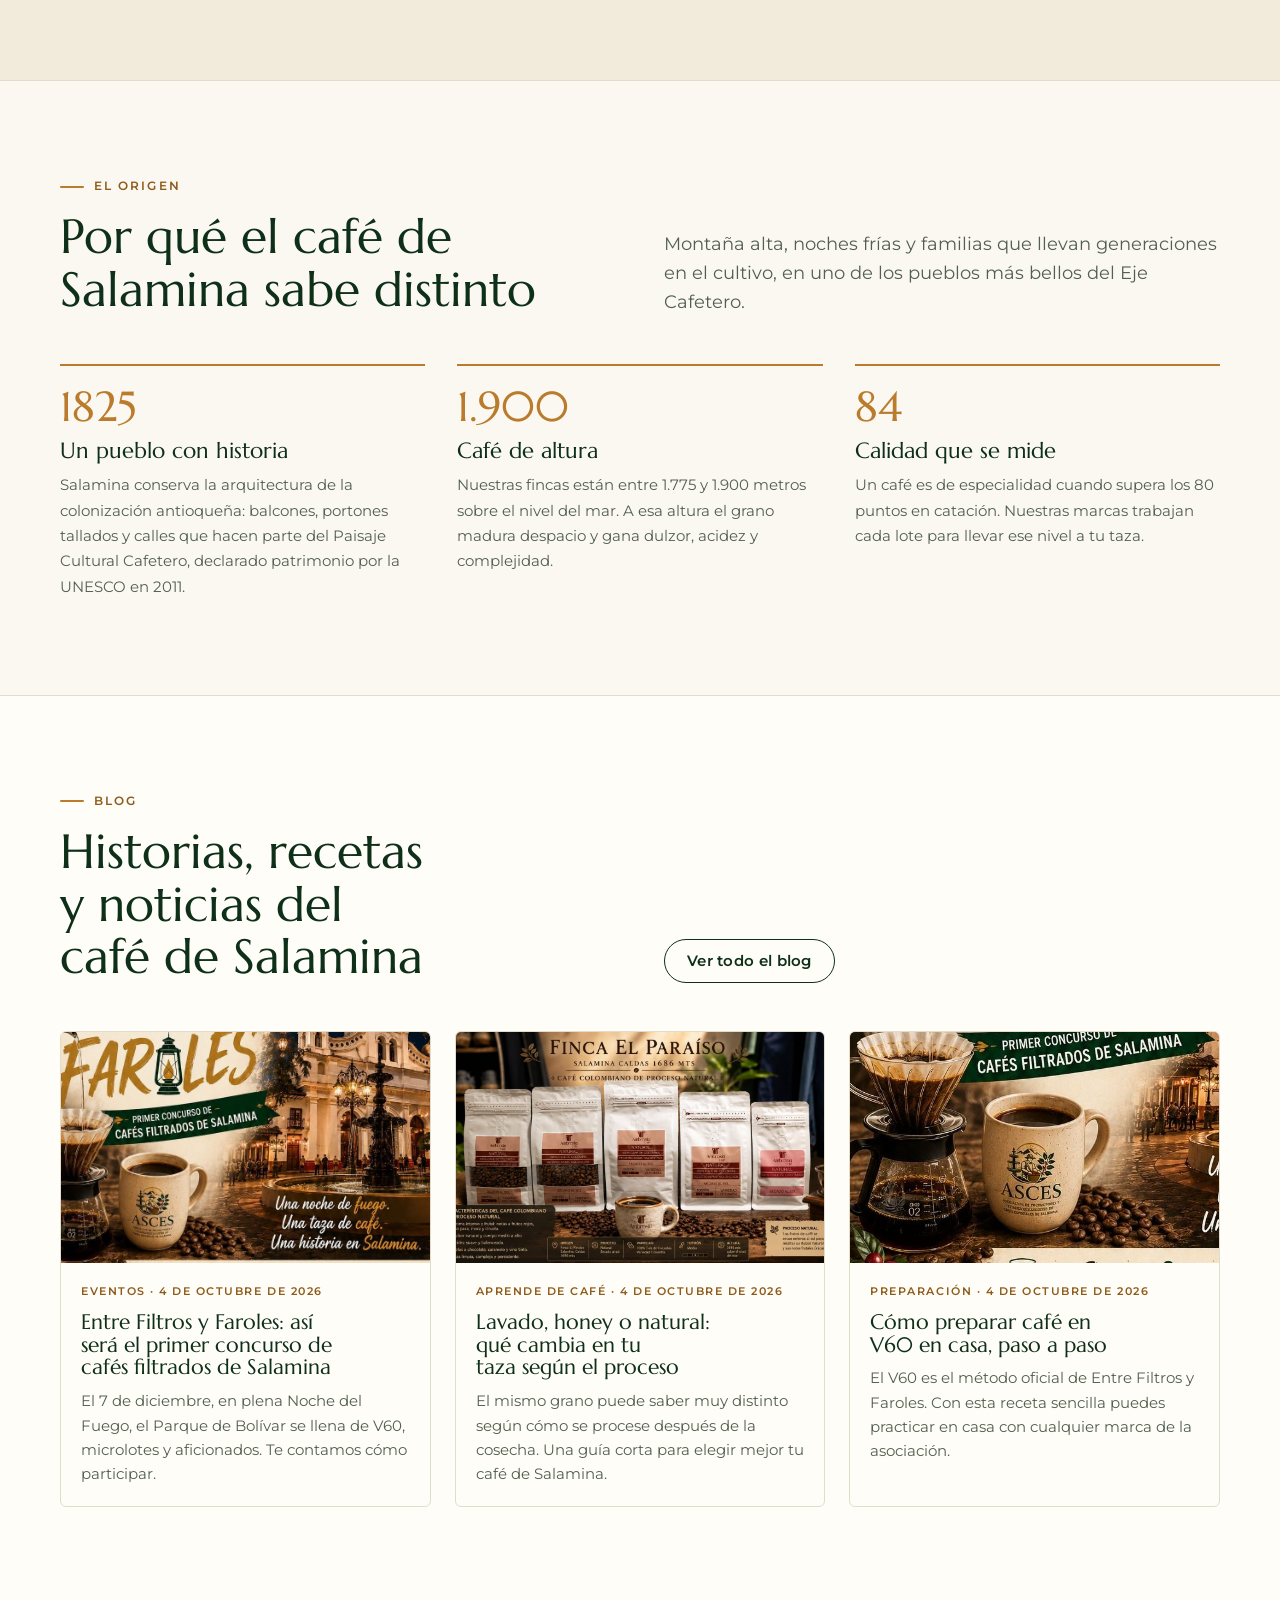
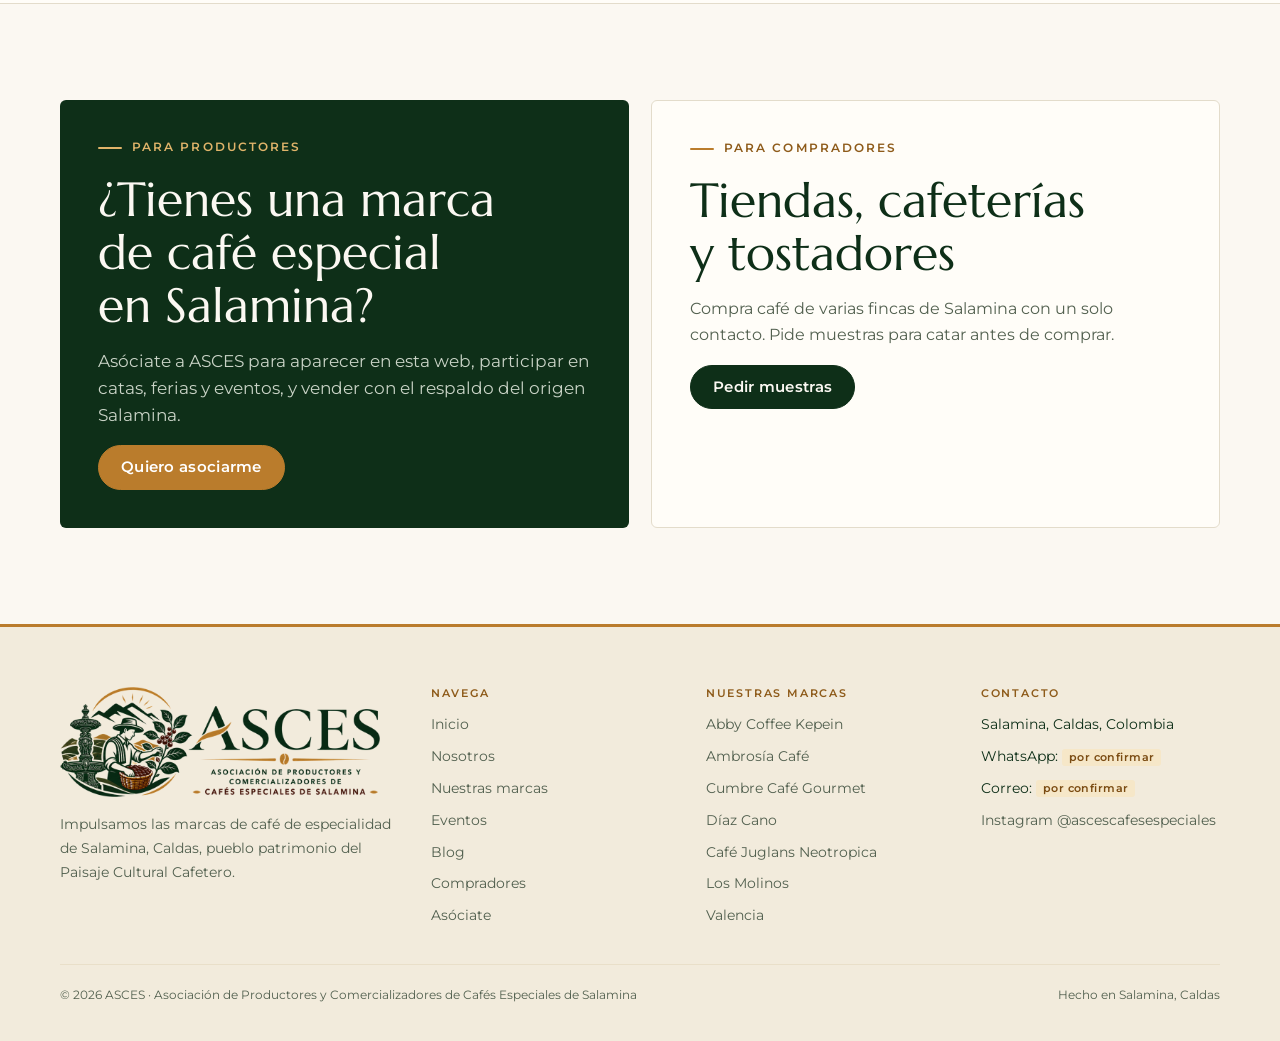
==== commit 26249a2a: "Web completa de ASCES: 7 marcas, Entre Filtros y Faroles, blog" ====
--- a/index.html
+++ b/index.html
@@ -3,458 +3,164 @@
 <head>
 <meta charset="utf-8">
 <meta name="viewport" content="width=device-width, initial-scale=1, viewport-fit=cover">
-<title>ASCES Cafés de Salamina</title>
-<meta name="description" content="ASCES reúne a las marcas de café de especialidad de Salamina, Caldas: conoce a cada productor, encuentra tu café y compra directo.">
-<meta property="og:title" content="ASCES · Cafés Especiales de Salamina">
-<meta property="og:description" content="ASCES reúne a las marcas de café de especialidad de Salamina, Caldas: conoce a cada productor, encuentra tu café y compra directo.">
-<meta property="og:image" content="logo-vertical.png">
+<title>ASCES · Cafés Especiales de Salamina, Caldas</title>
+<meta name="description" content="ASCES reúne a las marcas de café de especialidad de Salamina, Caldas. Conoce a cada productor, compra directo y vive Entre Filtros y Faroles en la Noche del Fuego.">
+<link rel="canonical" href="https://soysebastianrincon-del.github.io/asces-salamina/">
+<meta property="og:title" content="ASCES · Cafés Especiales de Salamina, Caldas">
+<meta property="og:description" content="ASCES reúne a las marcas de café de especialidad de Salamina, Caldas. Conoce a cada productor, compra directo y vive Entre Filtros y Faroles en la Noche del Fuego.">
+<meta property="og:image" content="https://soysebastianrincon-del.github.io/asces-salamina/logo-vertical.png">
 <meta property="og:type" content="website">
+<meta property="og:locale" content="es_CO">
 <meta name="theme-color" content="#0E2F18">
 <link rel="icon" type="image/png" href="favicon.png">
-
-<link rel="preconnect" href="https://fonts.googleapis.com">
-<link rel="preconnect" href="https://fonts.gstatic.com" crossorigin>
-<link rel="stylesheet" href="https://fonts.googleapis.com/css2?family=Marcellus&family=Montserrat:wght@400;500;600;700&display=swap">
-<style>
-/* Identidad ASCES: una sola apariencia clara, fiel al logo (crema, verde montaña, dorado, vino) */
-:root{
-  --fog:#FBF8F2;       /* crema del logo */
-  --paper:#FFFDF8;
-  --ink:#0E2F18;       /* verde ASCES */
-  --muted:#52604F;
-  --line:#E3DCCB;
-  --cereza:#4A1712;    /* vino "Cafés especiales" */
-  --cereza-soft:#F1E3DA;
-  --balcon:#1F4A2A;    /* verde medio para acentos y bloques */
-  --balcon-soft:#E4ECDD;
-  --ocre:#BA7C2C;      /* dorado ASCES */
-  --ocre-text:#8E5B1A;
-  --ridge1:#EFE6D2;
-  --ridge2:#D9B878;
-  --ridge3:#5F7A45;
-  --ridge4:#0E2F18;
-  --display:"Marcellus","Trajan Pro",Georgia,serif;
-  --body:"Montserrat","Helvetica Neue",Arial,sans-serif;
-  --mono:"Montserrat","Helvetica Neue",Arial,sans-serif;
-}
-*{box-sizing:border-box}
-html{scroll-behavior:smooth;scroll-padding-top:84px}
-@media (prefers-reduced-motion:reduce){html{scroll-behavior:auto}*{transition:none!important;animation:none!important}}
-body{background:var(--fog);color:var(--ink);font-family:var(--body);font-size:17px;line-height:1.6}
-.wrap{max-width:1160px;margin:0 auto;padding-inline:20px}
-h1,h2,h3{font-family:var(--display);font-weight:400;line-height:1.08;text-wrap:balance;margin:0}
-h2{font-size:clamp(2rem,4.2vw,3.1rem)}
-h3{font-size:1.45rem}
-p{margin:0}
-a{color:inherit}
-.eyebrow{font-family:var(--mono);font-size:.74rem;font-weight:600;letter-spacing:.16em;text-transform:uppercase;color:var(--ocre-text)}
-.eyebrow::before{content:"";display:inline-block;width:22px;height:2px;background:var(--ocre);vertical-align:middle;margin-right:10px;border-radius:2px}
-.lead{font-size:1.12rem;color:var(--muted);max-width:60ch}
-.pending{font-family:var(--mono);font-weight:600;font-size:.68rem;background:#F6E7C8;color:#7A4B12;padding:2px 7px;border-radius:3px;letter-spacing:.04em;white-space:nowrap}
-button,.btn{font:600 .95rem/1 var(--body);cursor:pointer;border-radius:999px;padding:14px 22px;border:1.5px solid var(--ink);background:transparent;color:var(--ink);text-decoration:none;display:inline-flex;align-items:center;gap:8px;transition:background .2s,color .2s}
-.btn-primary{background:var(--ink);border-color:var(--ink);color:var(--fog)}
-.btn-primary:hover{background:var(--ocre);border-color:var(--ocre);color:#fff}
-.btn:hover:not(.btn-primary),button:hover:not(.btn-primary){background:var(--ink);color:var(--fog)}
-:focus-visible{outline:3px solid var(--balcon);outline-offset:3px}
-
-/* nav */
-.nav{position:sticky;top:env(safe-area-inset-top,0px);z-index:20;background:color-mix(in srgb,var(--fog) 88%,transparent);backdrop-filter:blur(10px);border-bottom:1px solid var(--line)}
-.nav .wrap{display:flex;align-items:center;justify-content:space-between;gap:16px;height:64px}
-.logo{display:flex;align-items:baseline;gap:10px;text-decoration:none}
-.logo{align-items:center!important}
-.logo img{height:44px;width:auto}
-.logo b{font-family:var(--display);font-weight:400;font-size:1.6rem;letter-spacing:.06em;color:var(--ink)}
-.logo span{font-family:var(--mono);font-size:.68rem;color:var(--muted);letter-spacing:.1em;text-transform:uppercase}
-.nav ul{display:flex;gap:22px;list-style:none;margin:0;padding:0;font-size:.92rem;font-weight:500}
-.nav ul a{text-decoration:none;color:var(--muted)}
-.nav ul a:hover{color:var(--ink)}
-@media (max-width:860px){.nav ul{display:none}}
-
-/* hero */
-.hero{position:relative;overflow:hidden;padding-block:72px 0}
-.hero-grid{display:grid;grid-template-columns:1.2fr .8fr;gap:48px;align-items:center}
-.hero-emblem{width:100%;max-width:440px;height:auto;justify-self:center;filter:drop-shadow(0 18px 30px rgba(14,47,24,.12))}
-.facts{grid-column:1/-1;grid-template-columns:repeat(4,1fr);column-gap:28px}
-@media (max-width:860px){.facts{grid-template-columns:1fr 1fr}.hero-emblem{max-width:300px;order:-1}}
-@media (max-width:520px){.facts{grid-template-columns:1fr}}
-.hero h1{font-size:clamp(2.8rem,7vw,5.6rem);letter-spacing:-.01em}
-.hero h1 em{font-style:normal;color:var(--ocre)}
-.hero .lead{margin-top:22px}
-.hero-ctas{display:flex;flex-wrap:wrap;gap:12px;margin-top:30px}
-.facts{display:grid;gap:0;border-top:1px solid var(--line)}
-.fact{display:grid;gap:6px;padding:16px 0;border-bottom:1px solid var(--line);align-items:baseline}
-.fact .k{font-family:var(--mono);font-size:.7rem;font-weight:600;letter-spacing:.14em;text-transform:uppercase;color:var(--ocre-text)}
-.fact .v{font-size:.98rem}
-.ridges{display:block;width:100%;height:auto;margin-top:56px}
-.ridges text{font-family:var(--mono);font-size:11px;fill:var(--muted);letter-spacing:.08em}
-@media (max-width:860px){.hero-grid{grid-template-columns:1fr;gap:36px}}
-
-/* sections */
-section.block{padding-block:96px}
-.sec-head{display:grid;grid-template-columns:1fr 1fr;gap:40px;align-items:end;margin-bottom:48px}
-@media (max-width:860px){.sec-head{grid-template-columns:1fr;gap:16px}section.block{padding-block:72px}}
-.band{background:var(--paper);border-block:1px solid var(--line)}
-
-/* origen */
-.origen{display:grid;grid-template-columns:repeat(3,1fr);gap:28px}
-.origen article{display:grid;gap:12px;align-content:start;padding-top:20px;border-top:2px solid var(--ocre)}
-.origen .num{font-family:var(--display);font-size:3rem;line-height:1;color:var(--ocre)}
-.origen p{color:var(--muted);font-size:.98rem}
-@media (max-width:860px){.origen{grid-template-columns:1fr}}
-
-/* marcas */
-.filters{display:flex;flex-wrap:wrap;gap:8px;margin-bottom:28px}
-.chip{padding:9px 16px;font-size:.86rem;font-weight:500;border:1px solid var(--line);background:var(--paper)}
-.chip[aria-pressed="true"]{background:var(--ink);color:var(--fog);border-color:var(--ink)}
-.brands{display:grid;grid-template-columns:repeat(3,1fr);gap:20px}
-@media (max-width:980px){.brands{grid-template-columns:repeat(2,1fr)}}
-@media (max-width:620px){.brands{grid-template-columns:1fr}}
-.brand{background:var(--paper);border:1px solid var(--line);border-radius:6px;padding:22px;display:grid;gap:14px;grid-template-rows:auto auto 1fr auto}
-.brand-top{display:flex;justify-content:space-between;gap:10px;align-items:start}
-.brand h3{font-size:1.5rem}
-.brand .farm{color:var(--muted);font-size:.9rem;margin-top:4px}
-.score{font-family:var(--mono);text-align:right;flex-shrink:0}
-.score b{display:block;font-size:1.5rem;font-weight:500;color:var(--cereza);line-height:1}
-.score small{font-size:.66rem;color:var(--muted);letter-spacing:.08em}
-.specs{display:grid;grid-template-columns:1fr 1fr;gap:10px 14px;margin:0;font-size:.88rem}
-.specs dt{font-family:var(--mono);font-size:.66rem;letter-spacing:.1em;text-transform:uppercase;color:var(--muted)}
-.specs dd{margin:2px 0 0;font-variant-numeric:tabular-nums}
-.notes{display:flex;flex-wrap:wrap;gap:6px;align-self:start}
-.notes span{font-size:.78rem;padding:4px 10px;border-radius:999px;background:var(--cereza-soft);color:var(--cereza)}
-.brand-foot{display:flex;justify-content:space-between;align-items:center;gap:10px;padding-top:14px;border-top:1px solid var(--line)}
-.brand-foot a{font-weight:600;font-size:.9rem;color:var(--balcon)}
-.note-demo{margin-top:22px;font-size:.88rem;color:var(--muted)}
-
-/* buscador */
-.finder{display:grid;grid-template-columns:.9fr 1.1fr;gap:40px;align-items:start}
-@media (max-width:900px){.finder{grid-template-columns:1fr}}
-.panel{background:var(--paper);border:1px solid var(--line);border-radius:6px;padding:26px;display:grid;gap:24px}
-fieldset{border:0;padding:0;margin:0;display:grid;gap:10px}
-legend{font-weight:600;margin-bottom:10px;font-size:.98rem}
-.opts{display:flex;flex-wrap:wrap;gap:8px}
-.opts label{cursor:pointer}
-.opts input{position:absolute;opacity:0;pointer-events:none}
-.opts span{display:inline-block;padding:9px 15px;border:1px solid var(--line);border-radius:999px;font-size:.88rem;background:var(--fog);transition:all .15s}
-.opts input:checked+span{background:var(--balcon);border-color:var(--balcon);color:var(--paper)}
-.opts input:focus-visible+span{outline:3px solid var(--balcon);outline-offset:2px}
-.results{display:grid;gap:12px}
-.match{display:grid;grid-template-columns:auto 1fr auto;gap:14px;align-items:center;background:var(--paper);border:1px solid var(--line);border-radius:6px;padding:16px 18px;cursor:pointer}
-.match input{width:18px;height:18px;accent-color:var(--ink)}
-.match strong{font-family:var(--display);font-weight:400;font-size:1.2rem;display:block}
-.match small{color:var(--muted);font-size:.85rem}
-.match .pct{font-family:var(--mono);font-weight:600;font-size:.85rem;color:var(--ocre-text)}
-.msg{background:var(--paper);border:1px dashed var(--ridge3);border-radius:6px;padding:18px;font-size:.92rem;white-space:pre-wrap;user-select:all}
-.row{display:flex;flex-wrap:wrap;gap:10px;align-items:center}
-
-/* ruta */
-.ruta{display:grid;grid-template-columns:repeat(4,1fr);gap:0;border-top:1px solid var(--line)}
-.ruta li{list-style:none;padding:22px 20px 22px 0;border-bottom:1px solid var(--line);display:grid;gap:8px;align-content:start}
-.ruta .t{font-family:var(--mono);font-size:.72rem;font-weight:600;color:var(--ocre-text);letter-spacing:.14em}
-.ruta p{color:var(--muted);font-size:.93rem}
-@media (max-width:900px){.ruta{grid-template-columns:1fr 1fr}}
-@media (max-width:560px){.ruta{grid-template-columns:1fr}}
-
-/* compradores / unete */
-.split{display:grid;grid-template-columns:1fr 1fr;gap:24px}
-@media (max-width:860px){.split{grid-template-columns:1fr}}
-.card-dark{background:var(--ink);color:var(--fog);border-radius:6px;padding:34px;display:grid;gap:18px;align-content:start}
-.card-dark .eyebrow{color:#E0B46A}
-.card-dark .eyebrow::before{background:#E0B46A}
-.card-dark ul{margin:0;padding-left:18px;display:grid;gap:6px}
-form{display:grid;gap:14px}
-.field{display:grid;gap:6px}
-.field label{font-size:.85rem;font-weight:600}
-.field input,.field select,.field textarea{font:inherit;font-size:.95rem;padding:12px 14px;border:1px solid var(--line);border-radius:4px;background:var(--fog);color:var(--ink);width:100%}
-.two{display:grid;grid-template-columns:1fr 1fr;gap:14px}
-@media (max-width:520px){.two{grid-template-columns:1fr}}
-.ok{font-size:.92rem;color:var(--balcon);font-weight:600}
-
-footer{padding-block:56px 40px;background:#F2EBDC;color:var(--ink);border-top:3px solid var(--ocre)}
-footer .wrap{display:grid;grid-template-columns:1.4fr 1fr 1fr;gap:32px}
-footer .brandmark{width:min(340px,100%);height:auto}
-footer p,footer li{color:var(--muted);font-size:.9rem}
-footer ul{list-style:none;margin:0;padding:0;display:grid;gap:6px}
-footer h4{font-family:var(--mono);font-weight:600;font-size:.72rem;letter-spacing:.14em;text-transform:uppercase;margin:0 0 12px;color:var(--ocre-text)}
-.legal{grid-column:1/-1;border-top:1px solid var(--line);padding-top:20px;font-size:.8rem!important}
-@media (max-width:760px){footer .wrap{grid-template-columns:1fr}}
-</style>
-<style>body{margin:0}img{max-width:100%}[hidden]{display:none!important}</style>
+<link rel="preconnect" href="https://fonts.googleapis.com"><link rel="preconnect" href="https://fonts.gstatic.com" crossorigin>
+<link rel="stylesheet" href="https://fonts.googleapis.com/css2?family=Caveat:wght@600&family=Marcellus&family=Montserrat:wght@400;500;600;700&display=swap">
+<link rel="stylesheet" href="styles.css">
 </head>
 <body>
+<a class="skip" href="#contenido">Saltar al contenido</a>
 
-
-<nav class="nav" aria-label="Principal">
+<header class="nav">
   <div class="wrap">
-    <a class="logo" href="#inicio"><img src="logo-emblema.png" alt=""><b>ASCES</b><span>Cafés especiales · Salamina</span></a>
-    <ul>
-      <li><a href="#origen">Origen</a></li>
-      <li><a href="#marcas">Marcas</a></li>
-      <li><a href="#buscador">Encuentra tu café</a></li>
-      <li><a href="#visitanos">Visítanos</a></li>
-      <li><a href="#compradores">Compradores</a></li>
-    </ul>
-    <a class="btn btn-primary" href="#marcas" style="padding:11px 18px">Ver marcas</a>
+    <a class="brandlink" href="index.html" aria-label="ASCES, inicio"><img src="logo-emblema-sm.png" alt="" width="60" height="50"><span><b>ASCES</b><small>Cafés especiales de Salamina</small></span></a>
+    <button class="menu-btn" aria-expanded="false" aria-controls="menu">Menú</button>
+    <ul class="menu" id="menu"><li><a href="index.html" aria-current="page">Inicio</a></li><li><a href="nosotros.html">Nosotros</a></li><li><a href="marcas.html">Nuestras marcas</a></li><li><a href="eventos.html">Eventos</a></li><li><a href="blog.html">Blog</a></li><li><a href="compradores.html">Compradores</a></li><li class="menu-cta"><a href="asociate.html">Quiero asociarme</a></li></ul>
   </div>
-</nav>
-
-<header class="hero" id="inicio">
-  <div class="wrap hero-grid">
-    <div>
-      <p class="eyebrow">Asociación de productores y comercializadores de cafés especiales de Salamina</p>
-      <h1 style="margin-top:18px">Un pueblo patrimonio.<br><em>Muchas marcas</em>, un solo origen.</h1>
-      <p class="lead">ASCES reúne a las familias y marcas que cultivan, procesan y tuestan café de especialidad en las montañas de Salamina, Caldas. Conoce a cada productor y encuentra el café que va contigo.</p>
-      <div class="hero-ctas">
-        <a class="btn btn-primary" href="#buscador">Encuentra tu café</a>
-        <a class="btn" href="#compradores">Soy comprador</a>
+</header>
+<main id="contenido">
+<section class="fire" aria-label="Evento Entre Filtros y Faroles">
+  <canvas class="embers" aria-hidden="true"></canvas>
+  <div class="wrap fire-grid">
+    <div class="stack" style="gap:22px">
+      <p class="sub">ASCES presenta · Primer concurso de cafés filtrados de Salamina</p>
+      <p class="kicker">En el marco de la Noche del Fuego</p>
+      <h2>Entre Filtros<span>y Faroles</span></h2>
+      <p class="lead">Una noche de fuego. Una taza de café. Una historia en Salamina. Baristas, productores y aficionados preparan café en V60 en pleno Parque de Bolívar, mientras el pueblo patrimonio se ilumina con sus faroles.</p>
+      <div class="facts-fire">
+        <div><small>Fecha</small><b>7 de diciembre de 2026</b></div>
+        <div><small>Hora</small><b>Desde las 8:00 a. m.</b></div>
+        <div><small>Lugar</small><b>Parque de Bolívar, Salamina</b></div>
       </div>
+      <div class="countdown" data-countdown aria-label="Tiempo que falta para el evento">
+      <div><b data-d>0</b><small>Días</small></div><div><b data-h>00</b><small>Horas</small></div>
+      <div><b data-m>00</b><small>Min</small></div><div><b data-s>00</b><small>Seg</small></div></div>
+      <div class="row"><a class="btn btn-fire" href="eventos.html#inscripcion">Inscríbete al concurso</a><a class="btn btn-ghost-light" href="eventos.html">Ver el evento</a></div>
     </div>
-    <img class="hero-emblem" src="logo-emblema.png" alt="Emblema de ASCES: caficultor recolectando café junto a la fuente de Salamina y las montañas">
-    <div class="facts" aria-label="Datos del origen">
-      <div class="fact"><span class="k">Municipio</span><span class="v">Salamina, norte de Caldas, fundado en 1825</span></div>
-      <div class="fact"><span class="k">Patrimonio</span><span class="v">Pueblo Patrimonio de Colombia y parte del Paisaje Cultural Cafetero (UNESCO, 2011)</span></div>
-      <div class="fact"><span class="k">Altitud</span><span class="v">Fincas entre <b>[altura mínima]</b> y <b>[altura máxima]</b> msnm <span class="pending">por confirmar</span></span></div>
-      <div class="fact"><span class="k">Marcas</span><span class="v"><b>[número]</b> marcas asociadas <span class="pending">por confirmar</span></span></div>
-    </div>
+    <figure class="poster">
+      <img src="evento-entre-filtros-y-faroles.jpg" alt="Afiche oficial de Entre Filtros y Faroles, primer concurso de cafés filtrados de Salamina, 7 de diciembre de 2026 en el Parque de Bolívar" width="1024" height="1536">
+      <figcaption>#EntreFiltrosYFaroles</figcaption>
+    </figure>
   </div>
-  <svg class="ridges" viewBox="0 0 1440 260" preserveAspectRatio="none" aria-hidden="true">
-    <path d="M0 150 C160 110 260 140 380 100 S620 60 760 95 1040 70 1180 110 1360 90 1440 105 V260 H0Z" fill="var(--ridge1)"/>
-    <path d="M0 185 C140 160 250 175 360 140 S560 120 700 150 930 115 1080 150 1300 135 1440 160 V260 H0Z" fill="var(--ridge2)"/>
-    <path d="M0 215 C180 190 300 210 440 185 S700 170 860 200 1120 180 1260 205 1440 195 V260 H0Z" fill="var(--ridge3)"/>
-    <path d="M0 240 C200 228 360 238 520 226 S840 230 1000 238 1300 228 1440 236 V260 H0Z" fill="var(--ridge4)"/>
-    <line x1="700" y1="150" x2="700" y2="60" stroke="var(--muted)" stroke-dasharray="3 4"/>
-    <circle cx="700" cy="150" r="5" fill="var(--ocre)"/>
-    <text x="710" y="68" style="font-family:Montserrat,Arial,sans-serif;font-weight:600">SALAMINA · CALDAS</text>
-  </svg>
-</header>
-
-<section class="block band" id="origen">
-  <div class="wrap">
-    <div class="sec-head">
-      <div><p class="eyebrow">El origen</p><h2 style="margin-top:12px">Por qué el café de Salamina sabe distinto</h2></div>
-      <p class="lead">Montaña alta, noches frías y familias que llevan generaciones en el cultivo. ASCES existe para que ese origen tenga nombre propio en el mercado y cada marca crezca con el respaldo de las demás.</p>
-    </div>
-    <div class="origen">
-      <article>
-        <span class="num">1825</span>
-        <h3>Un pueblo con historia</h3>
-        <p>Salamina conserva la arquitectura de la colonización antioqueña: balcones, portones tallados en madera y calles que hacen parte del Paisaje Cultural Cafetero.</p>
-      </article>
-      <article>
-        <span class="num">msnm</span>
-        <h3>Café de altura</h3>
-        <p>La altura y el clima frío hacen que el grano madure despacio, lo que suele dar tazas con más acidez, dulzor y complejidad. <span class="pending">agregar datos reales de las fincas</span></p>
-      </article>
-      <article>
-        <span class="num">80+</span>
-        <h3>Calidad de especialidad</h3>
-        <p>Un café se considera de especialidad cuando supera 80 puntos en la escala de catación SCA. Cada ficha de marca muestra su puntaje, proceso y notas de cata.</p>
-      </article>
+</section>
+<section class="section">
+  <div class="wrap intro">
+    <img src="logo-emblema.png" alt="Emblema de ASCES: caficultor recolectando café junto a la fuente de Salamina" width="700" height="589">
+    <div class="stack" style="gap:20px">
+      <span class="eyebrow">Asociación de productores y comercializadores</span>
+      <h1>Siete marcas de café especial. Un solo origen: Salamina.</h1>
+      <p class="lead">ASCES reúne a las familias y marcas que cultivan, procesan y tuestan café de especialidad en Salamina, Caldas. Nos unimos para que el origen Salamina tenga nombre propio y cada marca crezca con el respaldo de las demás.</p>
+      <div class="stats">
+        <div><b>7</b><small>marcas asociadas</small></div>
+        <div><b>1.775–1.900</b><small>msnm, altitud de las fincas</small></div>
+        <div><b>1</b><small>pueblo patrimonio</small></div>
+      </div>
+      <div class="row" style="margin-top:8px"><a class="btn btn-primary" href="marcas.html">Conoce nuestras marcas</a><a class="btn" href="nosotros.html">Quiénes somos</a></div>
     </div>
   </div>
 </section>
 
-<section class="block" id="marcas">
+<section class="section band">
   <div class="wrap">
-    <div class="sec-head">
-      <div><p class="eyebrow">Directorio</p><h2 style="margin-top:12px">Las marcas de ASCES</h2></div>
-      <p class="lead">Cada marca tiene su finca, su proceso y su carácter. Filtra por proceso y escríbele directamente al productor.</p>
+    <div class="head">
+      <div class="stack"><span class="eyebrow">Nuestras marcas</span><h2>El café de Salamina tiene muchas caras</h2></div>
+      <p class="lead">Cada marca tiene su finca, su altura y su carácter. Conócelas y compra directo a quien cultiva tu café. El orden cambia en cada visita para que todas tengan el mismo lugar.</p>
     </div>
-    <div class="filters" role="group" aria-label="Filtrar por proceso">
-      <button class="chip" aria-pressed="true" data-f="todos">Todos</button>
-      <button class="chip" aria-pressed="false" data-f="Lavado">Lavado</button>
-      <button class="chip" aria-pressed="false" data-f="Honey">Honey</button>
-      <button class="chip" aria-pressed="false" data-f="Natural">Natural</button>
-    </div>
-    <div class="brands" id="brands"></div>
-    <p class="note-demo"><span class="pending">fichas de ejemplo</span> Los nombres, fincas y puntajes son de muestra. Se reemplazan con los datos reales de cada marca asociada. El orden de las marcas cambia en cada visita para que ninguna quede siempre de primera.</p>
+    <div class="brands" data-shuffle><a class="bcard" href="marcas.html#abby">
+      <div class="ph"><img src="marca-abby.jpg" alt="Café Abby Coffee Kepein" loading="lazy" style="object-position:center 40%"></div>
+      <div class="body"><span class="meta">Salamina · 1.822 msnm</span><h3>Abby Coffee Kepein</h3><p>El detalle perfecto para decir “Pensé en ti”</p><span class="more">Conocer la marca →</span></div>
+    </a><a class="bcard" href="marcas.html#ambrosia">
+      <div class="ph"><img src="marca-ambrosia.jpg" alt="Café Ambrosía Café" loading="lazy" style="object-position:50% center"></div>
+      <div class="body"><span class="meta">Finca El Paraíso · 1.686 msnm</span><h3>Ambrosía Café</h3><p>Café colombiano de proceso natural</p><span class="more">Conocer la marca →</span></div>
+    </a><a class="bcard" href="marcas.html#cumbre">
+      <div class="ph"><img src="marca-cumbre.jpg" alt="Café Cumbre Café Gourmet" loading="lazy" style="object-position:center 60%"></div>
+      <div class="body"><span class="meta">Finca del Reposo · 1.822 msnm</span><h3>Cumbre Café Gourmet</h3><p>Un viaje a la cima del sabor en cada taza</p><span class="more">Conocer la marca →</span></div>
+    </a><a class="bcard" href="marcas.html#diaz-cano">
+      <div class="ph"><img src="marca-diaz-cano.jpg" alt="Café Díaz Cano" loading="lazy" style="object-position:center 55%"></div>
+      <div class="body"><span class="meta">Finca Aurora · 1.650 msnm</span><h3>Díaz Cano</h3><p>Un café con apellido propio</p><span class="more">Conocer la marca →</span></div>
+    </a><a class="bcard" href="marcas.html#juglans">
+      <div class="ph"><img src="marca-juglans.jpg" alt="Café Café Juglans Neotropica" loading="lazy" style="object-position:34% center"></div>
+      <div class="body"><span class="meta">Salamina · 1.900 msnm</span><h3>Café Juglans Neotropica</h3><p>Café de altura con nombre de árbol nativo</p><span class="more">Conocer la marca →</span></div>
+    </a><a class="bcard" href="marcas.html#los-molinos">
+      <div class="ph"><img src="marca-los-molinos.jpg" alt="Café Los Molinos" loading="lazy" style="object-position:30% center"></div>
+      <div class="body"><span class="meta">Origen salamineño · desde 2017</span><h3>Los Molinos</h3><p>¡Dejando huellas! Excelencia y tradición</p><span class="more">Conocer la marca →</span></div>
+    </a><a class="bcard" href="marcas.html#valencia">
+      <div class="ph"><img src="marca-valencia.jpg" alt="Café Valencia" loading="lazy" style="object-position:center 55%"></div>
+      <div class="body"><span class="meta">Café de diario · Caldas</span><h3>Valencia</h3><p>Tiempo de calidad con café de especialidad</p><span class="more">Conocer la marca →</span></div>
+    </a><a class="bcard-join" href="asociate.html" data-fixed><h3>¿Tu marca es de Salamina?</h3><p>Súmate a ASCES y aparece aquí junto a las demás marcas de especialidad.</p><span>Quiero asociarme →</span></a></div>
   </div>
 </section>
 
-<section class="block band" id="buscador">
-  <div class="wrap finder">
-    <div>
-      <p class="eyebrow">Encuentra tu café</p>
-      <h2 style="margin-top:12px">Cuéntanos cómo te gusta y te decimos qué marca probar</h2>
-      <p class="lead" style="margin-top:18px">Elige tus sabores y cómo preparas el café. Te mostramos las marcas que mejor encajan y te dejamos listo el mensaje para pedirlo por WhatsApp.</p>
-      <form class="panel" id="quiz" style="margin-top:28px">
-        <fieldset>
-          <legend>¿Qué sabores disfrutas?</legend>
-          <div class="opts">
-            <label><input type="checkbox" id="s-frutal" name="sabor" value="frutal" checked><span>Frutal</span></label>
-            <label><input type="checkbox" id="s-dulce" name="sabor" value="dulce"><span>Panela y caramelo</span></label>
-            <label><input type="checkbox" id="s-choco" name="sabor" value="chocolate" checked><span>Chocolate</span></label>
-            <label><input type="checkbox" id="s-floral" name="sabor" value="floral"><span>Floral</span></label>
-            <label><input type="checkbox" id="s-nuez" name="sabor" value="nuez"><span>Frutos secos</span></label>
-          </div>
-        </fieldset>
-        <fieldset>
-          <legend>¿Cómo lo preparas?</legend>
-          <div class="opts">
-            <label><input type="radio" id="m-filtro" name="metodo" value="filtro" checked><span>Filtro o V60</span></label>
-            <label><input type="radio" id="m-espresso" name="metodo" value="espresso"><span>Espresso</span></label>
-            <label><input type="radio" id="m-prensa" name="metodo" value="prensa"><span>Prensa francesa</span></label>
-            <label><input type="radio" id="m-greca" name="metodo" value="greca"><span>Greca o moka</span></label>
-          </div>
-        </fieldset>
-      </form>
+<section class="section">
+  <div class="wrap">
+    <div class="head">
+      <div class="stack"><span class="eyebrow">El origen</span><h2>Por qué el café de Salamina sabe distinto</h2></div>
+      <p class="lead">Montaña alta, noches frías y familias que llevan generaciones en el cultivo, en uno de los pueblos más bellos del Eje Cafetero.</p>
     </div>
-    <div style="display:grid;gap:18px">
-      <p class="eyebrow" style="color:var(--muted)">Tus coincidencias</p>
-      <div class="results" id="results"></div>
-      <p style="font-weight:600;margin-top:6px">Tu mensaje</p>
-      <div class="msg" id="msg"></div>
-      <div class="row">
-        <a class="btn btn-primary" id="wa" href="#" target="_blank" rel="noopener">Enviar por WhatsApp</a>
-        <button type="button" id="copy">Copiar mensaje</button>
-        <span class="ok" id="copied" hidden>Mensaje copiado</span>
-      </div>
+    <div class="cols3">
+      <article class="pillar"><span class="num">1825</span><h3>Un pueblo con historia</h3><p>Salamina conserva la arquitectura de la colonización antioqueña: balcones, portones tallados y calles que hacen parte del Paisaje Cultural Cafetero, declarado patrimonio por la UNESCO en 2011.</p></article>
+      <article class="pillar"><span class="num">1.900</span><h3>Café de altura</h3><p>Nuestras fincas están entre 1.775 y 1.900 metros sobre el nivel del mar. A esa altura el grano madura despacio y gana dulzor, acidez y complejidad.</p></article>
+      <article class="pillar"><span class="num">84</span><h3>Calidad que se mide</h3><p>Un café es de especialidad cuando supera los 80 puntos en catación. Nuestras marcas trabajan cada lote para llevar ese nivel a tu taza.</p></article>
     </div>
   </div>
 </section>
 
-<section class="block" id="visitanos">
+<section class="section paper">
   <div class="wrap">
-    <div class="sec-head">
-      <div><p class="eyebrow">Ruta del café</p><h2 style="margin-top:12px">Ven a tomarte el café donde nace</h2></div>
-      <p class="lead">Un día en Salamina: pueblo patrimonio, finca y taza. <span class="pending">confirmar horarios, fincas que reciben visitas y precios</span></p>
+    <div class="head">
+      <div class="stack"><span class="eyebrow">Blog</span><h2>Historias, recetas y noticias del café de Salamina</h2></div>
+      <div><a class="btn" href="blog.html">Ver todo el blog</a></div>
     </div>
-    <ol class="ruta" style="padding:0;margin:0">
-      <li><span class="t">MAÑANA</span><h3>Recorrido por el pueblo</h3><p>Calles, balcones y portones tallados del centro histórico.</p></li>
-      <li><span class="t">MEDIODÍA</span><h3>Visita a finca</h3><p>Cultivo, recolección y beneficio contados por la familia productora.</p></li>
-      <li><span class="t">TARDE</span><h3>Cata guiada</h3><p>Prueba varias marcas de la asociación y aprende a reconocer sus notas.</p></li>
-      <li><span class="t">AL SALIR</span><h3>Llévate tu café</h3><p>Compra directo a las marcas que más te gustaron.</p></li>
-    </ol>
+    <div class="posts"><a class="post" href="blog-entre-filtros-y-faroles.html"><div class="ph"><img src="blog-entre-filtros.jpg" alt="" loading="lazy"></div>
+      <div class="body"><span class="meta">Eventos · 4 de octubre de 2026</span><h3>Entre Filtros y Faroles: así será el primer concurso de cafés filtrados de Salamina</h3><p>El 7 de diciembre, en plena Noche del Fuego, el Parque de Bolívar se llena de V60, microlotes y aficionados. Te contamos cómo participar.</p></div></a><a class="post" href="blog-procesos-del-cafe.html"><div class="ph"><img src="marca-ambrosia.jpg" alt="" loading="lazy"></div>
+      <div class="body"><span class="meta">Aprende de café · 4 de octubre de 2026</span><h3>Lavado, honey o natural: qué cambia en tu taza según el proceso</h3><p>El mismo grano puede saber muy distinto según cómo se procese después de la cosecha. Una guía corta para elegir mejor tu café de Salamina.</p></div></a><a class="post" href="blog-receta-v60.html"><div class="ph"><img src="blog-v60.jpg" alt="" loading="lazy"></div>
+      <div class="body"><span class="meta">Preparación · 4 de octubre de 2026</span><h3>Cómo preparar café en V60 en casa, paso a paso</h3><p>El V60 es el método oficial de Entre Filtros y Faroles. Con esta receta sencilla puedes practicar en casa con cualquier marca de la asociación.</p></div></a></div>
   </div>
 </section>
 
-<section class="block band" id="compradores">
-  <div class="wrap split">
-    <div class="card-dark">
-      <p class="eyebrow">Para tostadores, cafeterías y exportadores</p>
-      <h2>Compra café de Salamina con un solo contacto</h2>
-      <p>La asociación te conecta con varias fincas a la vez: más volumen, trazabilidad por lote y muestras para catar antes de comprar.</p>
-      <ul>
-        <li>Café verde y tostado</li>
-        <li>Lotes por finca, variedad y proceso</li>
-        <li>Muestras para catación</li>
-      </ul>
+<section class="section">
+  <div class="wrap duo">
+    <div class="cta cta-dark">
+      <span class="eyebrow">Para productores</span>
+      <h2>¿Tienes una marca de café especial en Salamina?</h2>
+      <p>Asóciate a ASCES para aparecer en esta web, participar en catas, ferias y eventos, y vender con el respaldo del origen Salamina.</p>
+      <div class="row"><a class="btn btn-gold" href="asociate.html">Quiero asociarme</a></div>
     </div>
-    <div class="panel">
-      <h3>Pide muestras o una cotización</h3>
-      <form id="b2b">
-        <div class="two">
-          <div class="field"><label for="b-nombre">Nombre</label><input id="b-nombre" required value="Laura Gómez"></div>
-          <div class="field"><label for="b-empresa">Empresa</label><input id="b-empresa" value="Tostadora ejemplo"></div>
-        </div>
-        <div class="two">
-          <div class="field"><label for="b-tipo">Tipo de negocio</label>
-            <select id="b-tipo"><option>Tostadora</option><option>Cafetería</option><option>Exportador</option><option>Tienda</option><option>Otro</option></select></div>
-          <div class="field"><label for="b-vol">Volumen mensual</label>
-            <select id="b-vol"><option>Menos de 50 kg</option><option selected>50 a 250 kg</option><option>250 a 1.000 kg</option><option>Más de 1.000 kg</option></select></div>
-        </div>
-        <div class="field"><label for="b-msg">¿Qué buscas?</label><textarea id="b-msg" rows="3">Busco un lavado de altura con notas a chocolate para espresso de la casa.</textarea></div>
-        <button class="btn-primary" type="submit">Preparar solicitud</button>
-        <p class="ok" id="b2b-ok" hidden>Solicitud lista. Mientras conectamos el formulario, envíala al correo de la asociación: <b>[correo por confirmar]</b></p>
-      </form>
+    <div class="cta cta-light">
+      <span class="eyebrow">Para compradores</span>
+      <h2>Tiendas, cafeterías y tostadores</h2>
+      <p class="lead" style="font-size:1rem">Compra café de varias fincas de Salamina con un solo contacto. Pide muestras para catar antes de comprar.</p>
+      <div class="row"><a class="btn btn-primary" href="compradores.html">Pedir muestras</a></div>
     </div>
   </div>
 </section>
-
-<section class="block" id="unete">
-  <div class="wrap sec-head" style="margin-bottom:0">
-    <div><p class="eyebrow">Para productores</p><h2 style="margin-top:12px">¿Tienes una marca de café especial en Salamina?</h2></div>
-    <div style="display:grid;gap:20px">
-      <p class="lead">Únete a ASCES para aparecer en el directorio, participar en catas y ferias y vender con el respaldo del origen Salamina. <span class="pending">agregar requisitos de ingreso</span></p>
-      <div><a class="btn" href="#compradores">Quiero afiliarme</a></div>
+</main>
+<footer>
+  <div class="wrap foot">
+    <div class="stack" style="gap:16px">
+      <img src="logo-horizontal.png" alt="ASCES, Asociación de Productores y Comercializadores de Cafés Especiales de Salamina" width="900" height="310" loading="lazy">
+      <p>Impulsamos las marcas de café de especialidad de Salamina, Caldas, pueblo patrimonio del Paisaje Cultural Cafetero.</p>
     </div>
-  </div>
-</section>
-
-<footer>
-  <div class="wrap">
-    <div style="display:grid;gap:14px">
-      <img class="brandmark" src="logo-horizontal.png" alt="ASCES, Asociación de Productores y Comercializadores de Cafés Especiales de Salamina">
-      <p>Asociación de Productores y Comercializadores de Cafés Especiales de Salamina, Caldas, Colombia.</p>
-    </div>
-    <div><h4>Contacto</h4><ul><li>WhatsApp: [por confirmar]</li><li>Correo: [por confirmar]</li><li>Dirección: [por confirmar]</li></ul></div>
-    <div><h4>Síguenos</h4><ul><li><a href="https://www.instagram.com/ascescafesespeciales/" target="_blank" rel="noopener">Instagram @ascescafesespeciales</a></li></ul></div>
-    <p class="legal">© 2026 ASCES · Salamina, Caldas</p>
+    <div><h4>Navega</h4><ul><li><a href="index.html">Inicio</a></li><li><a href="nosotros.html">Nosotros</a></li><li><a href="marcas.html">Nuestras marcas</a></li><li><a href="eventos.html">Eventos</a></li><li><a href="blog.html">Blog</a></li><li><a href="compradores.html">Compradores</a></li><li><a href="asociate.html">Asóciate</a></li></ul></div>
+    <div><h4>Nuestras marcas</h4><ul><li><a href="marcas.html#abby">Abby Coffee Kepein</a></li><li><a href="marcas.html#ambrosia">Ambrosía Café</a></li><li><a href="marcas.html#cumbre">Cumbre Café Gourmet</a></li><li><a href="marcas.html#diaz-cano">Díaz Cano</a></li><li><a href="marcas.html#juglans">Café Juglans Neotropica</a></li><li><a href="marcas.html#los-molinos">Los Molinos</a></li><li><a href="marcas.html#valencia">Valencia</a></li></ul></div>
+    <div><h4>Contacto</h4><ul>
+      <li>Salamina, Caldas, Colombia</li>
+      <li>WhatsApp: <span class="pending">por confirmar</span></li>
+      <li>Correo: <span class="pending">por confirmar</span></li>
+      <li><a href="https://www.instagram.com/ascescafesespeciales/" target="_blank" rel="noopener">Instagram @ascescafesespeciales</a></li>
+    </ul></div>
+    <div class="legal"><span>© <span data-year>2026</span> ASCES · Asociación de Productores y Comercializadores de Cafés Especiales de Salamina</span><span>Hecho en Salamina, Caldas</span></div>
   </div>
 </footer>
-
-<script>
-const BRANDS=[
-  {n:"Café La Palma",f:"Finca La Palma · Vereda [por confirmar]",sca:86,alt:"1.850 msnm",var:"Caturra",proc:"Lavado",notes:["Chocolate","Panela","Naranja"],t:["chocolate","dulce","frutal"],m:["espresso","greca","filtro"]},
-  {n:"Alto de los Arrieros",f:"Finca El Mirador",sca:87.5,alt:"1.950 msnm",var:"Castillo",proc:"Honey",notes:["Caramelo","Durazno","Miel"],t:["dulce","frutal"],m:["filtro","prensa"]},
-  {n:"Balcones Café",f:"Finca Los Balcones",sca:85,alt:"1.700 msnm",var:"Colombia",proc:"Lavado",notes:["Cacao","Nuez","Caña"],t:["chocolate","nuez","dulce"],m:["espresso","greca","prensa"]},
-  {n:"Niebla Roja",f:"Finca La Cereza",sca:88,alt:"2.000 msnm",var:"Geisha",proc:"Natural",notes:["Jazmín","Frutos rojos","Vino"],t:["floral","frutal"],m:["filtro"]},
-  {n:"Tierra de Portones",f:"Finca San Félix",sca:85.5,alt:"1.800 msnm",var:"Castillo",proc:"Lavado",notes:["Chocolate","Avellana"],t:["chocolate","nuez"],m:["espresso","greca","prensa"]},
-  {n:"Café Ciudad Luz",f:"Finca La Esperanza",sca:86.5,alt:"1.900 msnm",var:"Borbón rosado",proc:"Natural",notes:["Fresa","Flores","Panela"],t:["frutal","floral","dulce"],m:["filtro","prensa"]}
-];
-// orden aleatorio para que ninguna marca quede siempre primero
-const order=BRANDS.map((b,i)=>i).sort(()=>Math.random()-.5);
-const brandsEl=document.getElementById('brands');
-function renderBrands(filter){
-  brandsEl.innerHTML=order.map(i=>BRANDS[i]).filter(b=>filter==='todos'||b.proc===filter).map(b=>`
-    <article class="brand">
-      <div class="brand-top">
-        <div><h3>${b.n}</h3><p class="farm">${b.f}</p></div>
-        <div class="score"><b>${b.sca}</b><small>PUNTOS SCA</small></div>
-      </div>
-      <dl class="specs">
-        <div><dt>Altitud</dt><dd>${b.alt}</dd></div>
-        <div><dt>Variedad</dt><dd>${b.var}</dd></div>
-        <div><dt>Proceso</dt><dd>${b.proc}</dd></div>
-        <div><dt>Ficha</dt><dd><span class="pending">ejemplo</span></dd></div>
-      </dl>
-      <div class="notes">${b.notes.map(x=>`<span>${x}</span>`).join('')}</div>
-      <div class="brand-foot"><span style="font-size:.85rem;color:var(--muted)">Salamina, Caldas</span><a href="#buscador">Pedir este café →</a></div>
-    </article>`).join('');
-}
-renderBrands('todos');
-document.querySelectorAll('.chip').forEach(c=>c.addEventListener('click',()=>{
-  document.querySelectorAll('.chip').forEach(x=>x.setAttribute('aria-pressed','false'));
-  c.setAttribute('aria-pressed','true');renderBrands(c.dataset.f);
-}));
-
-// buscador
-const quiz=document.getElementById('quiz'),res=document.getElementById('results'),msg=document.getElementById('msg'),wa=document.getElementById('wa');
-const metodoTxt={filtro:'filtro/V60',espresso:'espresso',prensa:'prensa francesa',greca:'greca'};
-let picked=new Set();
-function compute(){
-  const sab=[...quiz.querySelectorAll('input[name=sabor]:checked')].map(i=>i.value);
-  const met=quiz.querySelector('input[name=metodo]:checked').value;
-  const scored=BRANDS.map(b=>{
-    const hit=sab.filter(s=>b.t.includes(s)).length;
-    const base=sab.length?hit/sab.length:0.5;
-    const pct=Math.round((base*0.75+(b.m.includes(met)?0.25:0))*100);
-    return {b,pct};
-  }).sort((a,z)=>z.pct-a.pct).slice(0,3);
-  if(!picked.size||![...picked].some(n=>scored.find(s=>s.b.n===n))){picked=new Set([scored[0].b.n]);}
-  res.innerHTML=scored.map(({b,pct})=>`
-    <label class="match"><input type="checkbox" data-n="${b.n}" ${picked.has(b.n)?'checked':''}>
-      <span><strong>${b.n}</strong><small>${b.proc} · ${b.notes.join(', ')}</small></span>
-      <span class="pct">${pct}%</span></label>`).join('');
-  res.querySelectorAll('input').forEach(i=>i.addEventListener('change',()=>{i.checked?picked.add(i.dataset.n):picked.delete(i.dataset.n);writeMsg(met);}));
-  writeMsg(met);
-}
-function writeMsg(met){
-  const list=[...picked];
-  const text=list.length
-    ?`Hola, vi la página de ASCES. Me interesa comprar: ${list.join(', ')}. Lo preparo en ${metodoTxt[met]}, ¿me recomiendan la molienda y me cuentan precios y envío?`
-    :'Selecciona al menos una marca para armar tu mensaje.';
-  msg.textContent=text;
-  wa.href='https://wa.me/?text='+encodeURIComponent(text);
-}
-quiz.addEventListener('change',compute);
-compute();
-document.getElementById('copy').addEventListener('click',async()=>{
-  const ok=document.getElementById('copied');
-  try{await navigator.clipboard.writeText(msg.textContent);ok.hidden=false;setTimeout(()=>ok.hidden=true,2200);}
-  catch(e){const r=document.createRange();r.selectNodeContents(msg);const s=getSelection();s.removeAllRanges();s.addRange(r);}
-});
-document.getElementById('b2b').addEventListener('submit',e=>{e.preventDefault();document.getElementById('b2b-ok').hidden=false;});
-</script>
-
+<script src="main.js"></script>
 </body>
 </html>
--- a/styles.css
+++ b/styles.css
@@ -0,0 +1,299 @@
+/* ASCES · Cafés Especiales de Salamina
+   Identidad: crema, verde montaña, dorado y vino del logo. Eventos: paleta de noche y fuego. */
+:root{
+  color-scheme:light;
+  --cream:#FBF8F2; --paper:#FFFDF8; --sand:#F2EBDC; --sand-2:#E9DFC9;
+  --ink:#0E2F18; --green:#1F4A2A; --muted:#52604F; --line:#E3DCCB;
+  --gold:#BA7C2C; --gold-text:#8E5B1A; --gold-soft:#F6E7C8;
+  --wine:#4A1712; --wine-soft:#F1E3DA;
+  --night:#140A08; --night-2:#2A130D; --ember:#F2A33A; --flame:#E0662B; --glow:#FFD58A; --night-text:#F6EBDD; --night-muted:#CDB8A2;
+  --display:"Marcellus","Trajan Pro",Georgia,serif;
+  --body:"Montserrat","Helvetica Neue",Arial,sans-serif;
+  --script:"Caveat","Brush Script MT",cursive;
+  --radius:6px;
+}
+*{box-sizing:border-box}
+html{scroll-behavior:smooth;scroll-padding-top:96px}
+@media (prefers-reduced-motion:reduce){html{scroll-behavior:auto}*,*::before,*::after{animation:none!important;transition:none!important}}
+body{margin:0;background:var(--cream);color:var(--ink);font-family:var(--body);font-size:16.5px;line-height:1.65;-webkit-font-smoothing:antialiased}
+img{max-width:100%;height:auto;display:block}
+[hidden]{display:none!important}
+a{color:inherit}
+h1,h2,h3,h4{font-family:var(--display);font-weight:400;line-height:1.1;text-wrap:balance;margin:0}
+h1{font-size:clamp(2.5rem,6vw,4.6rem)}
+h2{font-size:clamp(1.9rem,4vw,3rem)}
+h3{font-size:1.4rem}
+p{margin:0}
+.wrap{max-width:1200px;margin:0 auto;padding-inline:20px}
+.narrow{max-width:760px;margin:0 auto;padding-inline:20px}
+:focus-visible{outline:3px solid var(--gold);outline-offset:3px}
+.skip{position:absolute;left:-9999px}
+.skip:focus{left:16px;top:16px;z-index:100;background:var(--ink);color:var(--cream);padding:10px 14px;border-radius:4px}
+
+.eyebrow{font-size:.72rem;font-weight:600;letter-spacing:.18em;text-transform:uppercase;color:var(--gold-text);display:inline-flex;align-items:center;gap:10px}
+.eyebrow::before{content:"";width:24px;height:2px;background:var(--gold);border-radius:2px}
+.lead{font-size:1.1rem;color:var(--muted);max-width:62ch}
+.pending{font-weight:600;font-size:.66rem;letter-spacing:.04em;background:var(--gold-soft);color:#7A4B12;padding:2px 7px;border-radius:3px;white-space:nowrap;vertical-align:middle}
+.stack{display:grid;gap:18px;align-content:start}
+
+/* botones */
+.btn{font:600 .92rem/1 var(--body);letter-spacing:.02em;cursor:pointer;border-radius:999px;padding:14px 22px;border:1.5px solid var(--ink);background:transparent;color:var(--ink);text-decoration:none;display:inline-flex;align-items:center;justify-content:center;gap:8px;transition:background .2s,color .2s,border-color .2s}
+.btn:hover{background:var(--ink);color:var(--cream)}
+.btn-primary{background:var(--ink);color:var(--cream)}
+.btn-primary:hover{background:var(--gold);border-color:var(--gold);color:#fff}
+.btn-gold{background:var(--gold);border-color:var(--gold);color:#fff}
+.btn-gold:hover{background:var(--ink);border-color:var(--ink)}
+.btn-fire{background:linear-gradient(135deg,var(--ember),var(--flame));border:0;color:#2A0F05;padding:15.5px 24px}
+.btn-fire:hover{filter:brightness(1.08);color:#2A0F05;background:linear-gradient(135deg,var(--glow),var(--ember))}
+.btn-ghost-light{border-color:rgba(246,235,221,.55);color:var(--night-text)}
+.btn-ghost-light:hover{background:var(--night-text);color:var(--night)}
+.btn-sm{padding:10px 16px;font-size:.84rem}
+.row{display:flex;flex-wrap:wrap;gap:12px;align-items:center}
+
+/* aviso superior */
+.announce{background:var(--night);color:var(--night-text);font-size:.84rem}
+.announce .wrap{display:flex;gap:10px 18px;align-items:center;justify-content:center;flex-wrap:wrap;padding-block:9px;text-align:center}
+.announce b{color:var(--glow);font-weight:600}
+.announce a{color:var(--ember);font-weight:600;text-decoration:none;white-space:nowrap}
+.announce a:hover{text-decoration:underline}
+
+/* navegación */
+.nav{position:sticky;top:env(safe-area-inset-top,0px);z-index:40;background:color-mix(in srgb,var(--cream) 92%,transparent);backdrop-filter:blur(12px);border-bottom:1px solid var(--line)}
+.nav .wrap{display:flex;align-items:center;justify-content:space-between;gap:18px;height:74px}
+.brandlink{display:flex;align-items:center;gap:12px;text-decoration:none}
+.brandlink img{height:50px;width:auto}
+.brandlink b{font-family:var(--display);font-weight:400;font-size:1.55rem;letter-spacing:.07em;display:block;line-height:1}
+.brandlink small{display:block;font-size:.58rem;letter-spacing:.16em;text-transform:uppercase;color:var(--gold-text);font-weight:600;margin-top:4px}
+.menu{display:flex;align-items:center;gap:4px;list-style:none;margin:0;padding:0}
+.menu a{display:block;text-decoration:none;font-size:.88rem;font-weight:500;color:var(--muted);padding:8px 11px;border-radius:999px}
+.menu a:hover{color:var(--ink);background:var(--sand)}
+.menu a[aria-current="page"]{color:var(--ink);background:var(--sand);font-weight:600}
+.menu .menu-cta a{background:var(--gold);color:#fff;padding:10px 18px;margin-left:8px;font-weight:600}
+.menu .menu-cta a:hover{background:var(--ink);color:#fff}
+.menu-btn{display:none;background:none;border:1.5px solid var(--ink);border-radius:999px;padding:9px 14px;font:600 .85rem var(--body);color:var(--ink);cursor:pointer}
+@media (max-width:1020px){
+  .menu-btn{display:inline-flex}
+  .menu{display:none;position:absolute;top:100%;left:0;right:0;flex-direction:column;align-items:stretch;background:var(--paper);border-bottom:1px solid var(--line);padding:12px 20px 20px;gap:2px;box-shadow:0 18px 30px rgba(14,47,24,.08)}
+  .menu.open{display:flex}
+  .menu a{padding:12px 14px;font-size:1rem}
+  .menu .menu-cta a{margin:8px 0 0;text-align:center}
+}
+
+/* secciones */
+.section{padding-block:96px}
+.section-tight{padding-block:64px}
+.band{background:var(--sand);border-block:1px solid var(--line)}
+.paper{background:var(--paper);border-block:1px solid var(--line)}
+.head{display:grid;grid-template-columns:1fr 1fr;gap:28px 48px;align-items:end;margin-bottom:48px}
+.head .stack{gap:14px}
+@media (max-width:860px){.head{grid-template-columns:1fr}.section{padding-block:72px}}
+
+/* cabecera de página interna */
+.pagehead{padding-block:72px 56px;border-bottom:1px solid var(--line);background:linear-gradient(180deg,var(--sand) 0%,var(--cream) 100%)}
+.pagehead .wrap{display:grid;gap:18px}
+.pagehead h1{font-size:clamp(2.4rem,5.4vw,4rem)}
+.crumbs{font-size:.8rem;color:var(--muted)}
+.crumbs a{color:var(--gold-text);text-decoration:none}
+
+/* EVENTO: héroe de noche y fuego */
+.fire{position:relative;overflow:hidden;background:radial-gradient(120% 90% at 78% 20%,#4A1E10 0%,var(--night-2) 38%,var(--night) 75%);color:var(--night-text)}
+.fire canvas{position:absolute;inset:0;width:100%;height:100%;pointer-events:none;opacity:.9}
+.fire .wrap{position:relative;z-index:1}
+.fire-grid{display:grid;grid-template-columns:1.1fr .9fr;gap:56px;align-items:center;padding-block:72px 80px}
+@media (max-width:920px){.fire-grid{grid-template-columns:1fr;gap:40px;padding-block:56px 64px}}
+.fire .kicker{font-family:var(--script);font-size:clamp(1.7rem,3vw,2.3rem);color:var(--glow);line-height:1}
+.fire h1,.fire h2{color:var(--night-text);font-size:clamp(2.7rem,6.6vw,5.3rem);line-height:.98}
+.fire h1 span,.fire h2 span{display:block;background:linear-gradient(180deg,var(--glow) 0%,var(--ember) 55%,var(--flame) 100%);-webkit-background-clip:text;background-clip:text;color:transparent}
+.fire .sub{font-size:.8rem;font-weight:600;letter-spacing:.2em;text-transform:uppercase;color:var(--ember)}
+.fire p.lead{color:var(--night-muted)}
+.facts-fire{display:grid;grid-template-columns:repeat(3,1fr);border-top:1px solid rgba(246,235,221,.18);border-bottom:1px solid rgba(246,235,221,.18)}
+.facts-fire div{padding:16px 16px 16px 0;display:grid;gap:4px}
+.facts-fire div+div{padding-left:16px;border-left:1px solid rgba(246,235,221,.18)}
+.facts-fire small{font-size:.66rem;font-weight:600;letter-spacing:.16em;text-transform:uppercase;color:var(--ember)}
+.facts-fire b{font-weight:600;font-size:.98rem;line-height:1.35}
+@media (max-width:560px){.facts-fire{grid-template-columns:1fr}.facts-fire div+div{border-left:0;padding-left:0;border-top:1px solid rgba(246,235,221,.18)}}
+.countdown{display:flex;gap:10px;flex-wrap:wrap}
+.countdown div{min-width:78px;padding:12px 10px 10px;border:1px solid rgba(255,213,138,.35);border-radius:var(--radius);background:rgba(20,10,8,.45);text-align:center}
+.countdown b{display:block;font-family:var(--display);font-weight:400;font-size:2.1rem;line-height:1;color:var(--glow);font-variant-numeric:tabular-nums}
+.countdown small{font-size:.62rem;font-weight:600;letter-spacing:.16em;text-transform:uppercase;color:var(--night-muted)}
+.poster{position:relative;justify-self:center;width:min(100%,430px)}
+.poster img{width:100%;height:auto;border-radius:4px;box-shadow:0 30px 60px rgba(0,0,0,.55),0 0 0 1px rgba(255,213,138,.25),0 0 90px rgba(242,163,58,.18);transform:rotate(1.2deg)}
+.poster figcaption{margin-top:14px;font-size:.78rem;color:var(--night-muted);text-align:center}
+
+/* intro */
+.intro{display:grid;grid-template-columns:.8fr 1.2fr;gap:56px;align-items:center}
+.intro img{width:100%;max-width:360px;justify-self:center}
+@media (max-width:860px){.intro{grid-template-columns:1fr}.intro img{max-width:240px}}
+.stats{display:grid;grid-template-columns:repeat(3,1fr);gap:0;border-top:2px solid var(--gold);margin-top:10px}
+.stats div{padding:18px 18px 0 0}
+.stats b{display:block;font-family:var(--display);font-weight:400;font-size:2.3rem;line-height:1;color:var(--ink)}
+.stats small{font-size:.76rem;color:var(--muted);font-weight:500}
+@media (max-width:520px){.stats{grid-template-columns:1fr}}
+
+/* tarjetas de marca */
+.brands{display:grid;grid-template-columns:repeat(4,1fr);gap:22px}
+@media (max-width:1080px){.brands{grid-template-columns:repeat(3,1fr)}}
+@media (max-width:780px){.brands{grid-template-columns:repeat(2,1fr)}}
+@media (max-width:480px){.brands{grid-template-columns:1fr}}
+.bcard{display:grid;grid-template-rows:auto 1fr;background:var(--paper);border:1px solid var(--line);border-radius:var(--radius);overflow:hidden;text-decoration:none;transition:transform .25s,box-shadow .25s}
+.bcard:hover{transform:translateY(-4px);box-shadow:0 18px 34px rgba(14,47,24,.10)}
+.bcard .ph{aspect-ratio:4/5;overflow:hidden;background:var(--sand)}
+.bcard .ph img{width:100%;height:100%;object-fit:cover;transition:transform .5s}
+.bcard:hover .ph img{transform:scale(1.04)}
+.bcard .body{padding:18px 18px 20px;display:grid;gap:6px;align-content:start}
+.bcard h3{font-size:1.35rem}
+.meta{font-size:.68rem;font-weight:600;letter-spacing:.14em;text-transform:uppercase;color:var(--gold-text)}
+.bcard p{font-size:.9rem;color:var(--muted)}
+.bcard .more{font-size:.84rem;font-weight:600;color:var(--green);margin-top:6px}
+.bcard-join{display:grid;place-content:center;gap:12px;text-align:center;padding:28px;background:var(--ink);color:var(--cream);border-radius:var(--radius);text-decoration:none}
+.bcard-join h3{color:var(--cream)}
+.bcard-join p{color:#C9D3C6;font-size:.92rem}
+.bcard-join span{font-weight:600;color:#E0B46A}
+
+/* pilares / origen */
+.cols3{display:grid;grid-template-columns:repeat(3,1fr);gap:32px}
+.cols4{display:grid;grid-template-columns:repeat(4,1fr);gap:28px}
+@media (max-width:980px){.cols4{grid-template-columns:repeat(2,1fr)}}
+@media (max-width:860px){.cols3{grid-template-columns:1fr}}
+@media (max-width:520px){.cols4{grid-template-columns:1fr}}
+.pillar{display:grid;gap:10px;align-content:start;padding-top:20px;border-top:2px solid var(--gold)}
+.pillar .num{font-family:var(--display);font-size:2.6rem;line-height:1;color:var(--gold)}
+.pillar p{color:var(--muted);font-size:.96rem}
+
+/* bloque CTA doble */
+.duo{display:grid;grid-template-columns:1fr 1fr;gap:22px}
+@media (max-width:860px){.duo{grid-template-columns:1fr}}
+.cta{border-radius:var(--radius);padding:38px;display:grid;gap:16px;align-content:start}
+.cta-dark{background:var(--ink);color:var(--cream)}
+.cta-dark h2,.cta-dark h3{color:var(--cream)}
+.cta-dark p{color:#C9D3C6}
+.cta-dark .eyebrow{color:#E0B46A}.cta-dark .eyebrow::before{background:#E0B46A}
+.cta-light{background:var(--paper);border:1px solid var(--line)}
+.cta-dark .btn{border-color:var(--cream);color:var(--cream)}
+.cta-dark .btn:hover{background:var(--cream);color:var(--ink)}
+.cta-dark .btn-gold{border-color:var(--gold);background:var(--gold);color:#fff}
+
+/* blog */
+.posts{display:grid;grid-template-columns:repeat(3,1fr);gap:24px}
+@media (max-width:900px){.posts{grid-template-columns:1fr}}
+.post{display:grid;grid-template-rows:auto 1fr;background:var(--paper);border:1px solid var(--line);border-radius:var(--radius);overflow:hidden;text-decoration:none}
+.post .ph{aspect-ratio:16/10;overflow:hidden;background:var(--sand)}
+.post .ph img{width:100%;height:100%;object-fit:cover}
+.post .body{padding:20px;display:grid;gap:10px;align-content:start}
+.post h3{font-size:1.3rem}
+.post p{font-size:.92rem;color:var(--muted)}
+.post .meta{color:var(--gold-text)}
+.post:hover h3{color:var(--gold-text)}
+.article{padding-block:56px 96px}
+.article .narrow>*+*{margin-top:1.1em}
+.article h2{font-size:1.75rem;margin-top:1.6em!important}
+.article p,.article li{font-size:1.06rem;color:#26382A}
+.article ul,.article ol{padding-left:1.2em;display:grid;gap:6px}
+.article figure{margin:1.6em 0}
+.article figure img{border-radius:var(--radius);width:100%}
+.article figcaption{font-size:.82rem;color:var(--muted);margin-top:8px}
+.callout{background:var(--sand);border-left:3px solid var(--gold);padding:18px 20px;border-radius:0 var(--radius) var(--radius) 0}
+.recipe{display:grid;grid-template-columns:repeat(4,1fr);gap:0;border:1px solid var(--line);border-radius:var(--radius);background:var(--paper)}
+.recipe div{padding:16px;display:grid;gap:4px}
+.recipe div+div{border-left:1px solid var(--line)}
+.recipe small{font-size:.64rem;font-weight:600;letter-spacing:.14em;text-transform:uppercase;color:var(--gold-text)}
+.recipe b{font-family:var(--display);font-weight:400;font-size:1.4rem;font-variant-numeric:tabular-nums}
+@media (max-width:620px){.recipe{grid-template-columns:1fr 1fr}.recipe div:nth-child(3){border-left:0}.recipe div:nth-child(n+3){border-top:1px solid var(--line)}}
+
+/* página de marcas */
+.brand-index{display:flex;flex-wrap:wrap;gap:8px}
+.brand-index a{padding:9px 15px;border:1px solid var(--line);border-radius:999px;background:var(--paper);text-decoration:none;font-size:.86rem;font-weight:500}
+.brand-index a:hover{background:var(--ink);color:var(--cream);border-color:var(--ink)}
+.brandrow{display:grid;grid-template-columns:.9fr 1.1fr;gap:48px;align-items:center;padding-block:56px;border-top:1px solid var(--line)}
+.brandrow:nth-child(even) .bph{order:2}
+@media (max-width:860px){.brandrow{grid-template-columns:1fr;gap:28px}.brandrow:nth-child(even) .bph{order:0}}
+.bph{border-radius:var(--radius);overflow:hidden;aspect-ratio:4/5;background:var(--sand);max-height:620px}
+.bph img{width:100%;height:100%;object-fit:cover}
+.brandrow h2{font-size:clamp(2rem,4vw,2.8rem)}
+.tagline{font-family:var(--display);font-size:1.2rem;color:var(--gold-text)}
+.specs{display:grid;grid-template-columns:repeat(3,1fr);gap:0;margin:0;border-top:1px solid var(--line)}
+.specs div{padding:12px 12px 12px 0;border-bottom:1px solid var(--line)}
+.specs dt{font-size:.64rem;font-weight:600;letter-spacing:.14em;text-transform:uppercase;color:var(--gold-text)}
+.specs dd{margin:3px 0 0;font-size:.95rem;font-weight:500}
+@media (max-width:520px){.specs{grid-template-columns:1fr 1fr}}
+.notes{display:flex;flex-wrap:wrap;gap:6px}
+.notes span{font-size:.8rem;padding:5px 11px;border-radius:999px;background:var(--wine-soft);color:var(--wine);font-weight:500}
+.contact-line{font-size:.9rem;color:var(--muted)}
+.contact-line b{color:var(--ink);font-weight:600}
+
+/* nosotros: productores */
+.people{display:grid;grid-template-columns:repeat(4,1fr);gap:22px}
+@media (max-width:980px){.people{grid-template-columns:repeat(2,1fr)}}
+@media (max-width:480px){.people{grid-template-columns:1fr}}
+.person{display:grid;gap:12px}
+.slot{aspect-ratio:4/5;border-radius:var(--radius);border:1.5px dashed var(--sand-2);background:repeating-linear-gradient(135deg,var(--paper) 0 14px,var(--sand) 14px 15px);display:grid;place-content:center;gap:10px;text-align:center;padding:20px;color:var(--muted)}
+.slot svg{width:46px;height:46px;justify-self:center;color:var(--gold)}
+.slot small{font-size:.78rem}
+.person h3{font-size:1.25rem}
+.person p{font-size:.86rem;color:var(--muted)}
+.mv{display:grid;grid-template-columns:1fr 1fr;gap:22px}
+@media (max-width:760px){.mv{grid-template-columns:1fr}}
+.mv article{background:var(--paper);border:1px solid var(--line);border-radius:var(--radius);padding:30px;display:grid;gap:12px;align-content:start}
+.mv p{color:var(--muted)}
+
+/* evento: detalle */
+.feature-list{display:grid;grid-template-columns:repeat(5,1fr);gap:0;border-top:1px solid var(--line);border-bottom:1px solid var(--line)}
+.feature-list div{padding:24px 18px;display:grid;gap:8px;align-content:start}
+.feature-list div+div{border-left:1px solid var(--line)}
+.feature-list svg{width:34px;height:34px;color:var(--gold)}
+.feature-list b{font-family:var(--display);font-weight:400;font-size:1.15rem}
+.feature-list p{font-size:.86rem;color:var(--muted)}
+@media (max-width:980px){.feature-list{grid-template-columns:1fr 1fr}.feature-list div+div{border-left:0}.feature-list div{border-bottom:1px solid var(--line)}}
+@media (max-width:520px){.feature-list{grid-template-columns:1fr}}
+.agenda{list-style:none;margin:0;padding:0;display:grid;border-top:1px solid var(--line)}
+.agenda li{display:grid;grid-template-columns:120px 1fr;gap:20px;padding:18px 0;border-bottom:1px solid var(--line)}
+.agenda time{font-weight:600;color:var(--gold-text);font-size:.9rem;font-variant-numeric:tabular-nums}
+.agenda p{color:var(--muted);font-size:.93rem}
+@media (max-width:520px){.agenda li{grid-template-columns:1fr;gap:4px}}
+.sponsors{display:grid;grid-template-columns:repeat(5,1fr);gap:12px}
+.sponsors div{aspect-ratio:3/2;border:1.5px dashed var(--sand-2);border-radius:var(--radius);display:grid;place-content:center;font-size:.76rem;color:var(--muted);background:var(--paper)}
+@media (max-width:700px){.sponsors{grid-template-columns:repeat(2,1fr)}}
+details{border-bottom:1px solid var(--line);padding:16px 0}
+details summary{cursor:pointer;font-weight:600;list-style:none;display:flex;justify-content:space-between;gap:16px}
+details summary::after{content:"+";font-family:var(--display);font-size:1.4rem;line-height:1;color:var(--gold)}
+details[open] summary::after{content:"–"}
+details p{margin-top:10px;color:var(--muted)}
+
+/* formularios */
+.form-card{background:var(--paper);border:1px solid var(--line);border-radius:var(--radius);padding:30px;display:grid;gap:18px}
+form{display:grid;gap:14px}
+.field{display:grid;gap:6px}
+.field label{font-size:.84rem;font-weight:600}
+.field input,.field select,.field textarea{font:inherit;font-size:.95rem;padding:12px 14px;border:1px solid var(--line);border-radius:4px;background:var(--cream);color:var(--ink);width:100%}
+.field input:focus,.field select:focus,.field textarea:focus{outline:2px solid var(--gold);outline-offset:0;border-color:var(--gold)}
+.two{display:grid;grid-template-columns:1fr 1fr;gap:14px}
+@media (max-width:540px){.two{grid-template-columns:1fr}}
+.form-out{display:grid;gap:12px;background:var(--sand);border-radius:var(--radius);padding:18px}
+.form-out pre{white-space:pre-wrap;font:inherit;font-size:.9rem;margin:0;user-select:all}
+.form-out .ok{font-weight:600;color:var(--green)}
+.steps{list-style:none;margin:0;padding:0;display:grid;gap:0;counter-reset:s}
+.steps li{counter-increment:s;display:grid;grid-template-columns:46px 1fr;gap:16px;padding:18px 0;border-bottom:1px solid var(--line)}
+.steps li::before{content:counter(s);width:40px;height:40px;border-radius:50%;border:1.5px solid var(--gold);display:grid;place-content:center;font-family:var(--display);font-size:1.15rem;color:var(--gold-text)}
+.steps b{display:block;font-weight:600}
+.steps p{color:var(--muted);font-size:.93rem}
+.checklist{list-style:none;margin:0;padding:0;display:grid;gap:10px}
+.checklist li{padding-left:28px;position:relative}
+.checklist li::before{content:"";position:absolute;left:0;top:.45em;width:14px;height:8px;border-left:2px solid var(--gold);border-bottom:2px solid var(--gold);transform:rotate(-45deg)}
+
+/* pie */
+footer{background:var(--sand);border-top:3px solid var(--gold);padding-block:60px 36px}
+.foot{display:grid;grid-template-columns:1.4fr 1fr 1fr 1fr;gap:36px}
+@media (max-width:900px){.foot{grid-template-columns:1fr 1fr}}
+@media (max-width:520px){.foot{grid-template-columns:1fr}}
+.foot img{width:min(320px,100%)}
+.foot h4{font-family:var(--body);font-weight:600;font-size:.7rem;letter-spacing:.16em;text-transform:uppercase;color:var(--gold-text);margin-bottom:14px}
+.foot ul{list-style:none;margin:0;padding:0;display:grid;gap:8px;font-size:.9rem}
+.foot a{text-decoration:none;color:var(--muted)}
+.foot a:hover{color:var(--ink)}
+.foot p{font-size:.9rem;color:var(--muted)}
+.legal{grid-column:1/-1;border-top:1px solid var(--sand-2);padding-top:20px;font-size:.78rem;color:var(--muted);display:flex;justify-content:space-between;gap:12px;flex-wrap:wrap}
+.person .pphoto{aspect-ratio:4/5;border-radius:var(--radius);overflow:hidden;background:var(--sand);position:relative}
+.person .pphoto img{width:100%;height:100%;object-fit:cover}
+.person .pphoto span{position:absolute;left:10px;bottom:10px;font-size:.68rem;font-weight:600;background:rgba(251,248,242,.92);color:var(--gold-text);padding:4px 8px;border-radius:3px}
+.foot img{height:auto}
+@media (max-width:860px){.intro img{max-width:220px}}
